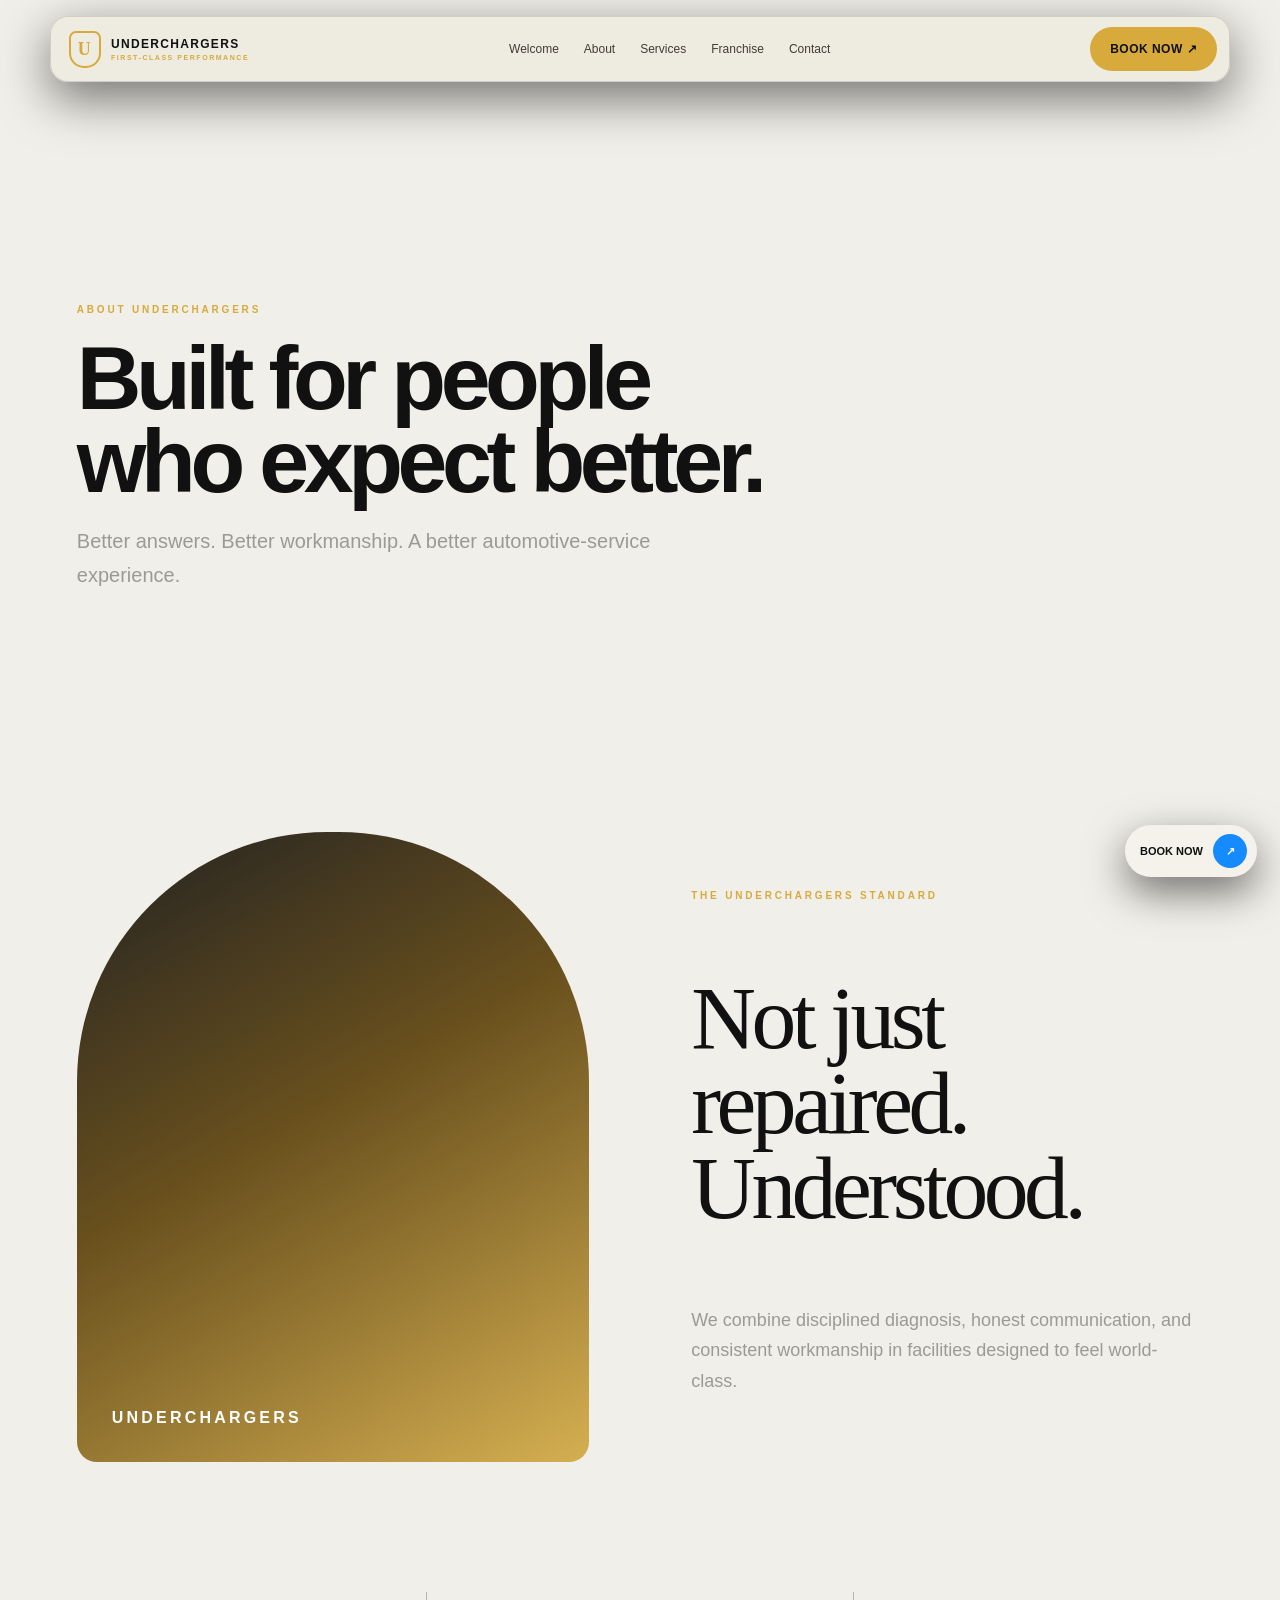
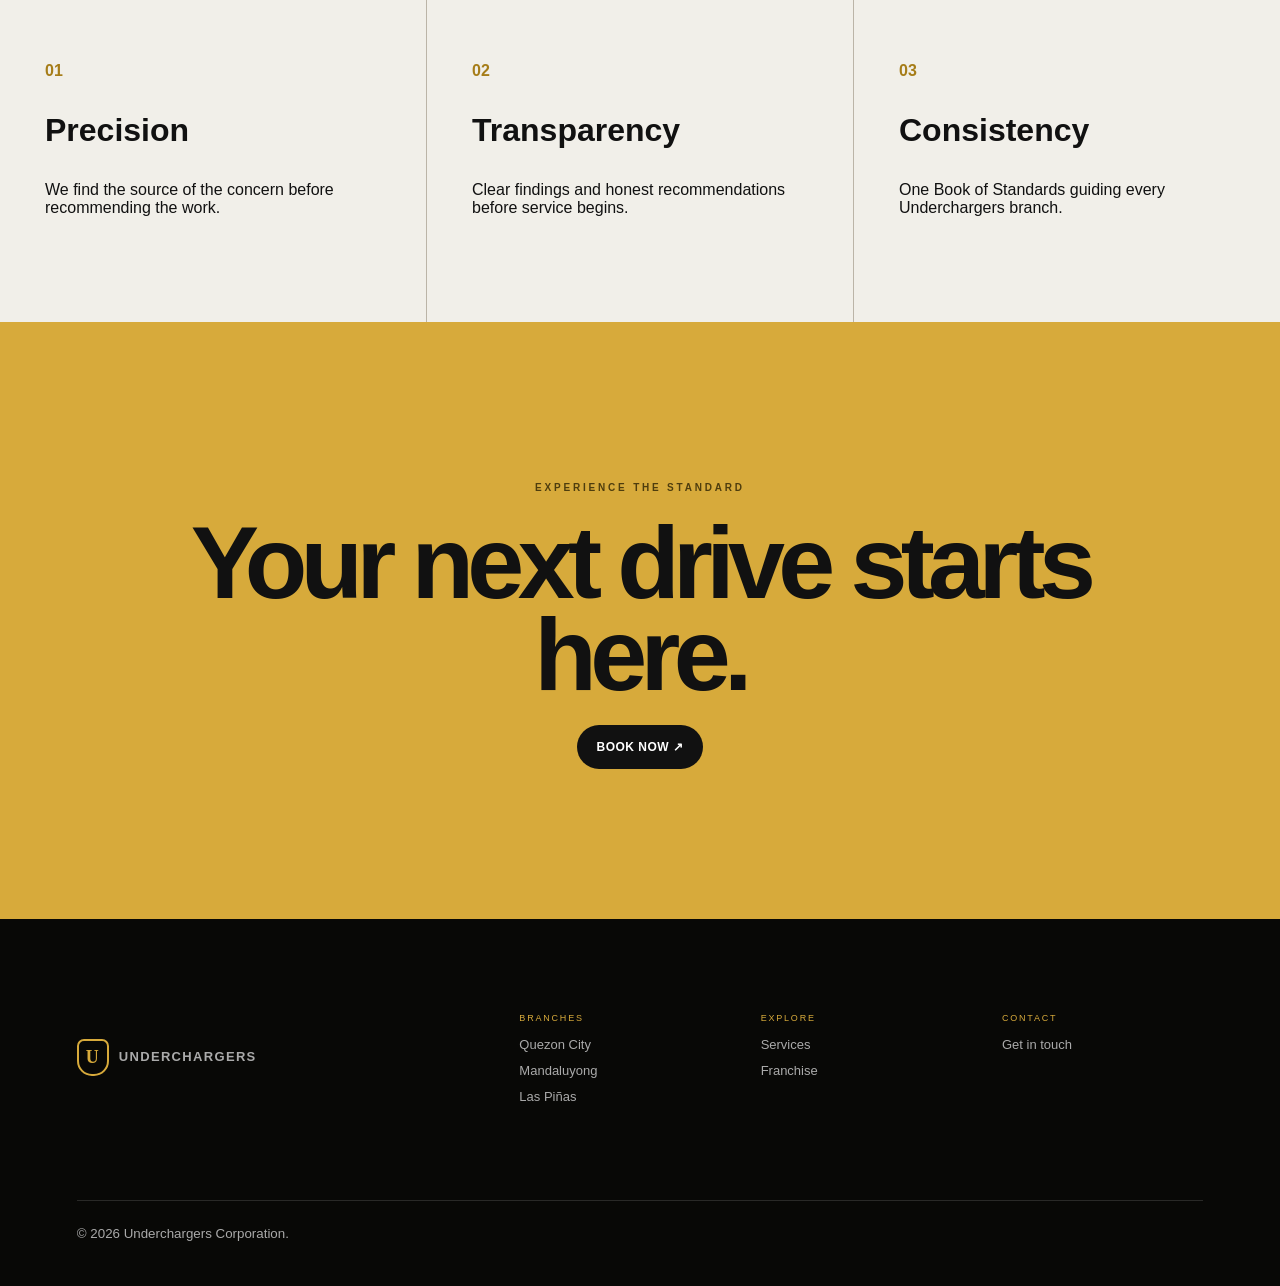
==== about.html @ 42dcd39c "Add files via upload" ====
<!doctype html><html lang="en"><head><meta charset="utf-8"><meta name="viewport" content="width=device-width,initial-scale=1"><title>About — Underchargers</title><link rel="stylesheet" href="styles.css"></head><body class="about-theme"><nav class="nav"><a class="logo" href="index.html"><span class="mark">U</span><span>UNDERCHARGERS<small>FIRST-CLASS PERFORMANCE</small></span></a><div class="links"><a href="index.html">Welcome</a><a class="active" href="about.html">About</a><a href="services.html">Services</a><a href="franchise.html">Franchise</a><a href="contact.html">Contact</a></div><a class="book-btn" href="book.html">BOOK NOW ↗</a><button class="menu">☰</button></nav><main><section class="page-hero"><div><p class="eyebrow">ABOUT UNDERCHARGERS</p><h1 class="page-title">Built for people<br>who expect better.</h1><p class="sub">Better answers. Better workmanship. A better automotive-service experience.</p></div></section><section class="editorial"><div class="photo-placeholder"></div><div><p class="eyebrow">THE UNDERCHARGERS STANDARD</p><h2>Not just repaired.<br>Understood.</h2><p class="sub">We combine disciplined diagnosis, honest communication, and consistent workmanship in facilities designed to feel world-class.</p></div></section><section class="values"><article class="value"><b>01</b><h3>Precision</h3><p>We find the source of the concern before recommending the work.</p></article><article class="value"><b>02</b><h3>Transparency</h3><p>Clear findings and honest recommendations before service begins.</p></article><article class="value"><b>03</b><h3>Consistency</h3><p>One Book of Standards guiding every Underchargers branch.</p></article></section><section class="cta-band"><p class="eyebrow">EXPERIENCE THE STANDARD</p><h2>Your next drive starts here.</h2><a class="button" href="book.html">BOOK NOW ↗</a></section></main><footer><div class="footer-logo logo"><span class="mark">U</span><span>UNDERCHARGERS</span></div><div><p>BRANCHES</p><span>Quezon City</span><span>Mandaluyong</span><span>Las Piñas</span></div><div><p>EXPLORE</p><a href="services.html">Services</a><a href="franchise.html">Franchise</a></div><div><p>CONTACT</p><a href="contact.html">Get in touch</a></div><small>© 2026 Underchargers Corporation.</small></footer><a class="floating" href="book.html">BOOK NOW <i>↗</i></a><script src="script.js"></script></body></html>
---- styles.css ----
:root{--bg:#080806;--panel:#11110e;--gold:#d7aa3b;--gold2:#f4d77c;--paper:#f1efe9;--muted:#9c9a94;--blue:#72d7ff}*{box-sizing:border-box}html{scroll-behavior:smooth}body{margin:0;background:var(--bg);color:var(--paper);font-family:Inter,Arial,sans-serif;overflow-x:hidden}a{color:inherit;text-decoration:none}button,input,select,textarea{font:inherit}.nav{position:fixed;z-index:50;top:16px;left:50%;transform:translateX(-50%);width:min(1180px,calc(100% - 28px));height:66px;padding:0 12px 0 18px;display:flex;align-items:center;justify-content:space-between;border:1px solid #fff2;border-radius:18px;background:#0a0a08c9;backdrop-filter:blur(18px);box-shadow:0 16px 50px #0008}.logo{display:flex;align-items:center;gap:10px;font-size:12px;font-weight:900;letter-spacing:.11em}.mark{display:grid;place-items:center;width:32px;height:37px;border:2px solid var(--gold);border-radius:7px 7px 15px 15px;color:var(--gold);font:900 18px Georgia}.logo small{display:block;margin-top:3px;color:var(--gold);font-size:7px;letter-spacing:.22em}.links{display:flex;align-items:center;gap:25px;font-size:12px}.links a{color:#d1cfc8}.links a:hover,.links a.active{color:#fff}.book-btn,.button{display:inline-flex;align-items:center;justify-content:center;gap:22px;padding:15px 20px;border:0;border-radius:100px;background:var(--gold);color:#111!important;font-size:12px;font-weight:900;letter-spacing:.04em;cursor:pointer}.book-btn:hover,.button:hover{transform:translateY(-2px);box-shadow:0 12px 32px #d7aa3b35}.menu{display:none;border:0;background:transparent;color:white;font-size:25px}.eyebrow{color:var(--gold);font-size:10px;font-weight:900;letter-spacing:.28em}.display{font-size:clamp(58px,8vw,128px);line-height:.88;letter-spacing:-.07em;margin:25px 0}.display em{font-family:Georgia,serif;font-weight:400;color:var(--gold)}.sub{max-width:620px;color:var(--muted);font-size:18px;line-height:1.7}.hero{position:relative;min-height:100vh;padding:160px max(6vw,28px) 90px;display:flex;align-items:center;overflow:hidden}.hero-copy{position:relative;z-index:4;width:55%}.actions{display:flex;gap:12px;flex-wrap:wrap;margin-top:32px}.button.outline{background:transparent;color:white!important;border:1px solid #fff4}.visual-car{position:absolute;right:-6%;top:26%;width:57vw;height:48vh;filter:drop-shadow(0 35px 70px #000);animation:float 6s ease-in-out infinite}.car-body{position:absolute;inset:20% 6% 23%;border:2px solid #e0b34b;border-radius:48% 18% 20% 25%/65% 42% 32% 32%;background:linear-gradient(150deg,#e4bd5b55,#19130655 64%);box-shadow:inset 0 0 60px #d7aa3b22}.car-body:before{content:"";position:absolute;left:22%;top:-29%;width:45%;height:44%;border:2px solid #c69d43;border-bottom:0;border-radius:90% 32% 0 0;transform:skewX(-18deg);background:#151612cc}.wheel{position:absolute;bottom:9%;width:19%;aspect-ratio:1;border-radius:50%;border:16px solid #151512;background:#a47f2f;box-shadow:0 0 0 2px #dab64e}.wheel:after{content:"";position:absolute;inset:25%;border:5px dotted #171712;border-radius:50%}.wheel.w1{left:14%}.wheel.w2{right:13%}.scan{position:absolute;z-index:2;left:2%;right:2%;height:2px;top:18%;background:#ffe7a0;box-shadow:0 0 25px #ffd560;animation:scan 3.2s ease-in-out infinite}.orbit{position:absolute;inset:-12% 3%;border:1px solid #d6aa3b44;border-radius:50%;animation:spin 15s linear infinite}.section{padding:140px max(6vw,28px)}.light{background:var(--paper);color:#111}.center{text-align:center}.center .sub{margin-inline:auto}.feature{min-height:88vh;display:grid;grid-template-columns:1fr 1.2fr;align-items:center;gap:7vw;padding:110px max(6vw,28px);border-top:8px solid #fff}.feature h2,.page-title{font-size:clamp(52px,7vw,105px);line-height:.92;letter-spacing:-.06em;margin:22px 0}.feature-art{position:relative;min-height:520px;border-radius:34px;overflow:hidden;background:radial-gradient(circle at 50% 45%,var(--tone,#a97817),#111 55%);border:1px solid #fff2}.feature-art:before{content:"";position:absolute;inset:0;background-image:linear-gradient(#fff1 1px,transparent 1px),linear-gradient(90deg,#fff1 1px,transparent 1px);background-size:42px 42px;mask-image:radial-gradient(circle,#000,transparent 72%)}.mechanism{position:absolute;width:250px;aspect-ratio:1;left:50%;top:50%;transform:translate(-50%,-50%) rotate(45deg);border:2px solid #fff8;border-radius:22%;box-shadow:0 0 80px var(--tone);animation:turn 8s linear infinite}.mechanism:before,.mechanism:after{content:"";position:absolute;inset:22%;border:2px solid #fffc;border-radius:50%}.mechanism:after{inset:42%;background:var(--tone);border:0;box-shadow:0 0 35px var(--tone)}.tiles{display:grid;grid-template-columns:repeat(3,1fr);gap:16px;margin-top:60px}.tile{position:relative;min-height:430px;padding:34px;border-radius:28px;overflow:hidden;background:#111;border:1px solid #fff2}.tile h3{font-size:35px;line-height:1;margin:16px 0}.tile p{color:#aaa;line-height:1.6}.tile-art{position:absolute;left:10%;right:10%;bottom:-18%;aspect-ratio:1;border:1px solid #d6aa3b77;border-radius:50%;box-shadow:inset 0 0 60px #d6aa3b22,0 0 40px #d6aa3b19}.tile-art:before,.tile-art:after{content:"";position:absolute;inset:15%;border:1px solid #d6aa3b77;border-radius:36%;transform:rotate(45deg)}.tile-art:after{inset:33%;border-radius:50%;animation:pulse 2.8s infinite}.marquee{overflow:hidden;padding:20px 0;border-block:1px solid #fff2;white-space:nowrap;color:#857c65;font-size:11px;letter-spacing:.26em}.marquee span{display:inline-block;animation:marquee 24s linear infinite}.cta-band{padding:150px 28px;text-align:center;background:var(--gold);color:#111}.cta-band .eyebrow{color:#4e3d0e}.cta-band h2{font-size:clamp(56px,8vw,116px);line-height:.9;letter-spacing:-.065em;margin:24px auto;max-width:1000px}.cta-band .button{background:#111;color:#fff!important}.floating{position:fixed;z-index:60;right:23px;bottom:23px;display:flex;align-items:center;gap:10px;padding:9px 10px 9px 15px;border-radius:100px;background:#f4f2eb;color:#111;box-shadow:0 15px 40px #0008;font-size:11px;font-weight:900}.floating i{display:grid;place-items:center;width:34px;height:34px;border-radius:50%;background:#168aff;color:white;font-style:normal}footer{display:grid;grid-template-columns:2fr 1fr 1fr 1fr;gap:40px;padding:85px max(6vw,28px) 45px;background:#080806;color:#aaa}footer p{color:var(--gold);font-size:9px;letter-spacing:.2em}footer a,footer span{display:block;font-size:13px;line-height:2}footer small{grid-column:1/-1;margin-top:50px;padding-top:25px;border-top:1px solid #fff2}.page-hero{min-height:78vh;padding:180px max(6vw,28px) 90px;display:flex;align-items:end;position:relative;overflow:hidden}.page-hero .sub{font-size:20px}.about-theme{background:var(--paper);color:#111}.about-theme .nav{background:#eeeae0d9;border-color:#1112}.about-theme .links a{color:#403d36}.about-theme .menu{color:#111}.editorial{display:grid;grid-template-columns:1fr 1fr;gap:8vw;align-items:center;padding:130px max(6vw,28px)}.editorial h2{font:400 clamp(50px,7vw,95px)/.95 Georgia,serif;letter-spacing:-.05em}.photo-placeholder{min-height:630px;border-radius:250px 250px 20px 20px;background:linear-gradient(150deg,#222,#69501d 45%,#d5af51);position:relative;overflow:hidden}.photo-placeholder:after{content:"UNDERCHARGERS";position:absolute;bottom:35px;left:35px;color:white;font-weight:900;letter-spacing:.2em}.values{display:grid;grid-template-columns:repeat(3,1fr);gap:1px;background:#bbb4a7}.value{background:var(--paper);padding:70px 45px;min-height:330px}.value b{color:#a67d19}.value h3{font-size:32px}.service-theme{background:#050b10}.lab-grid{position:absolute;inset:0;background-image:linear-gradient(#55caff10 1px,transparent 1px),linear-gradient(90deg,#55caff10 1px,transparent 1px);background-size:55px 55px;mask-image:linear-gradient(to bottom,#000,transparent)}.service-list{display:grid;gap:2px;background:#26323a;padding:2px}.service-row{display:grid;grid-template-columns:90px 1fr 1.2fr 70px;gap:25px;align-items:center;padding:40px max(4vw,22px);background:#071016;transition:.3s}.service-row:hover{background:#10232d}.service-row>span{color:var(--blue)}.service-row h3{font-size:clamp(30px,4vw,55px);margin:0}.service-row p{color:#9ba8af}.service-row b{font-size:26px}.franchise-theme{background:#0c0b09}.blueprint{position:absolute;inset:0;background-image:linear-gradient(#d7aa3b18 1px,transparent 1px),linear-gradient(90deg,#d7aa3b18 1px,transparent 1px);background-size:45px 45px;transform:perspective(700px) rotateX(58deg) scale(1.6);transform-origin:bottom;opacity:.8}.franchise-grid{display:grid;grid-template-columns:repeat(2,1fr);gap:16px}.biz-card{min-height:320px;padding:42px;border:1px solid #fff2;background:#11110e;border-radius:24px}.biz-card strong{font-size:72px;color:var(--gold)}.biz-card h3{font-size:28px}.timeline{display:grid;grid-template-columns:repeat(6,1fr);gap:2px;background:#2d291e}.step{background:#11110e;padding:35px 24px;min-height:250px}.step b{color:var(--gold);font-size:30px}.step h3{font-size:17px}.step p{font-size:13px;color:#999;line-height:1.6}.contact-theme{background:#e9e5da;color:#111}.concierge{display:grid;grid-template-columns:1fr 1fr;gap:18px;padding:80px max(6vw,28px) 140px}.contact-card{padding:44px;border:1px solid #bbb4a7;border-radius:26px;background:#f5f2ea}.contact-card h2{font-size:38px}.contact-card a{display:block;padding:17px 0;border-top:1px solid #ccc5b8}.booking-theme{background:#ece9e0;color:#111}.booking-wrap{padding:140px max(6vw,28px)}.booking-shell{max-width:1080px;margin:auto;background:#fff;border-radius:30px;box-shadow:0 30px 80px #42381724;overflow:hidden}.booking-head{padding:42px 50px;background:#111;color:white}.progress{height:4px;background:#332e20}.progress i{display:block;width:25%;height:100%;background:var(--gold);transition:.4s}.booking-body{padding:50px}.booking-step{display:none}.booking-step.active{display:block;animation:enter .4s ease}.booking-step h2{font-size:clamp(36px,5vw,62px);letter-spacing:-.04em}.choice-grid{display:grid;grid-template-columns:repeat(3,1fr);gap:12px}.choice{padding:24px;text-align:left;border:1px solid #d6d0c3;border-radius:16px;background:white;cursor:pointer}.choice:hover,.choice.selected{border-color:#ad7f17;background:#fff8e4}.choice strong{display:block;margin-bottom:7px}.calendar-head{display:flex;justify-content:space-between;align-items:center;margin:25px 0}.calendar-head button{border:0;background:#111;color:white;border-radius:50%;width:40px;height:40px}.calendar{display:grid;grid-template-columns:repeat(7,1fr);gap:6px}.calendar span{text-align:center;font-size:11px;color:#777;padding:8px}.day{aspect-ratio:1;border:1px solid #ddd6c7;border-radius:12px;background:white;cursor:pointer}.day:hover,.day.selected{background:var(--gold);border-color:var(--gold)}.day:disabled{opacity:.25;cursor:not-allowed}.form-grid{display:grid;grid-template-columns:1fr 1fr;gap:16px}.field{display:grid;gap:7px}.field.full{grid-column:1/-1}.field label{font-size:11px;font-weight:800;letter-spacing:.08em}.field input,.field select,.field textarea{width:100%;padding:15px;border:1px solid #ccc5b8;border-radius:12px;background:#faf9f5}.field textarea{min-height:130px;resize:vertical}.booking-actions{display:flex;justify-content:space-between;gap:12px;margin-top:35px}.booking-actions button{padding:14px 22px;border-radius:100px;border:1px solid #bbb;background:white;cursor:pointer}.booking-actions .next{background:#111;color:white;border-color:#111;margin-left:auto}.confirmation{text-align:center;padding:30px}.confirmation .check{display:grid;place-items:center;width:95px;height:95px;border-radius:50%;margin:0 auto 30px;background:var(--gold);font-size:45px}.confirmation strong{font-size:24px}.error{color:#b12222;font-size:12px;margin-top:15px}.hidden{display:none!important}
@keyframes float{50%{transform:translateY(-22px)}}@keyframes scan{50%{top:82%}}@keyframes spin{to{transform:rotate(360deg)}}@keyframes turn{to{transform:translate(-50%,-50%) rotate(405deg)}}@keyframes pulse{50%{transform:scale(1.15);box-shadow:0 0 35px var(--gold)}}@keyframes marquee{to{transform:translateX(-50%)}}@keyframes enter{from{opacity:0;transform:translateY(15px)}}
@media(max-width:980px){.links{display:none;position:absolute;top:76px;left:0;right:0;padding:24px;flex-direction:column;align-items:stretch;background:#0b0b09;border:1px solid #fff2;border-radius:18px}.links.open{display:flex}.menu{display:block}.nav .book-btn{margin-left:auto;margin-right:8px}.hero-copy{width:72%}.tiles{grid-template-columns:1fr 1fr}.timeline{grid-template-columns:repeat(3,1fr)}footer{grid-template-columns:1fr 1fr}.footer-logo{grid-column:1/-1}}
@media(max-width:680px){.nav{top:8px;height:60px}.nav>.book-btn{font-size:0;padding:12px}.nav>.book-btn:after{content:"BOOK";font-size:10px}.logo span:last-child{font-size:10px}.hero{min-height:930px;align-items:flex-start;padding-top:145px}.hero-copy{width:100%}.display{font-size:58px}.visual-car{width:110vw;height:38vh;top:57%;right:-28%}.feature{grid-template-columns:1fr;min-height:auto;padding-block:90px}.feature-art{min-height:420px;order:2}.tiles,.franchise-grid,.choice-grid,.form-grid,.concierge,.editorial{grid-template-columns:1fr}.tile{min-height:380px}.timeline{grid-template-columns:1fr 1fr}.service-row{grid-template-columns:45px 1fr 35px}.service-row p{grid-column:2/-1}.page-hero{min-height:85vh;padding-top:140px}.booking-wrap{padding:100px 14px}.booking-head,.booking-body{padding:30px 22px}.calendar{gap:3px}.day{border-radius:7px}.floating{left:14px;right:14px;justify-content:center}.floating i{position:absolute;right:8px}footer{grid-template-columns:1fr}.footer-logo{grid-column:auto}}
@media(prefers-reduced-motion:reduce){*{animation:none!important;scroll-behavior:auto!important}}
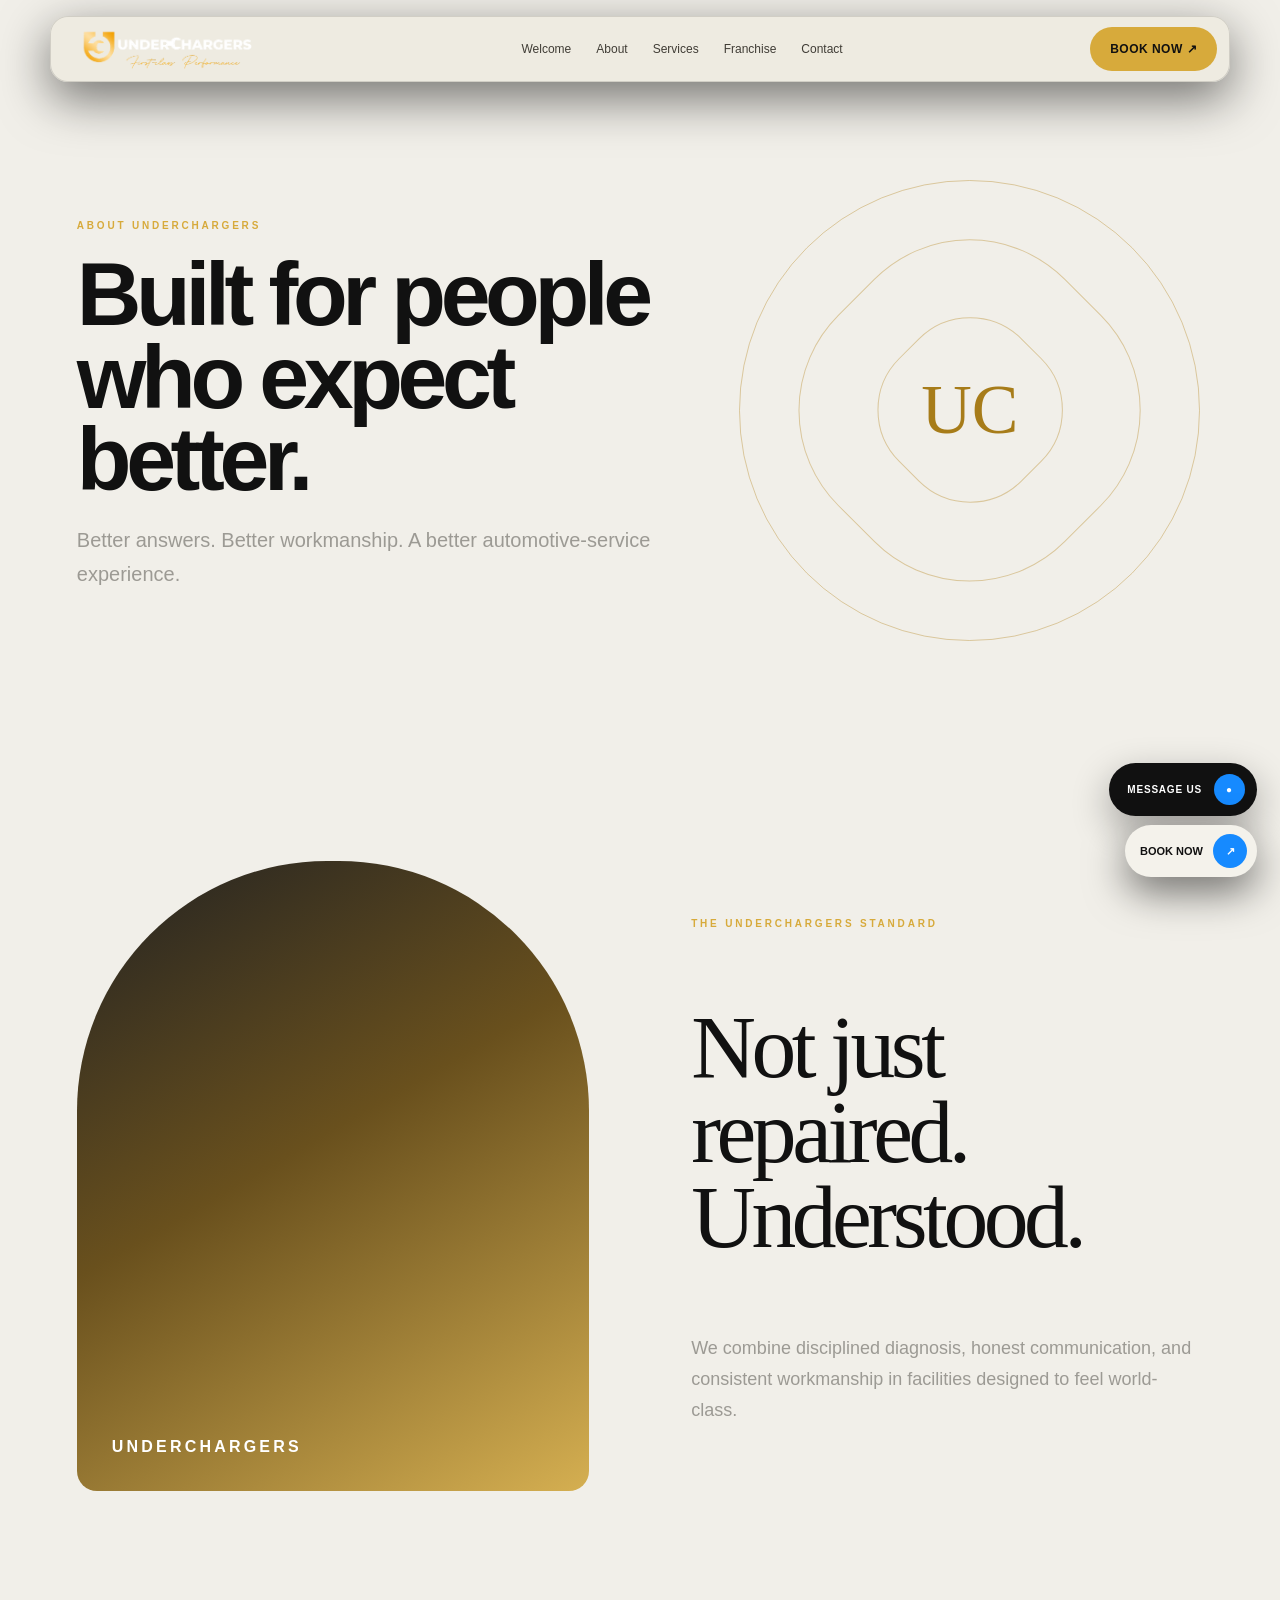
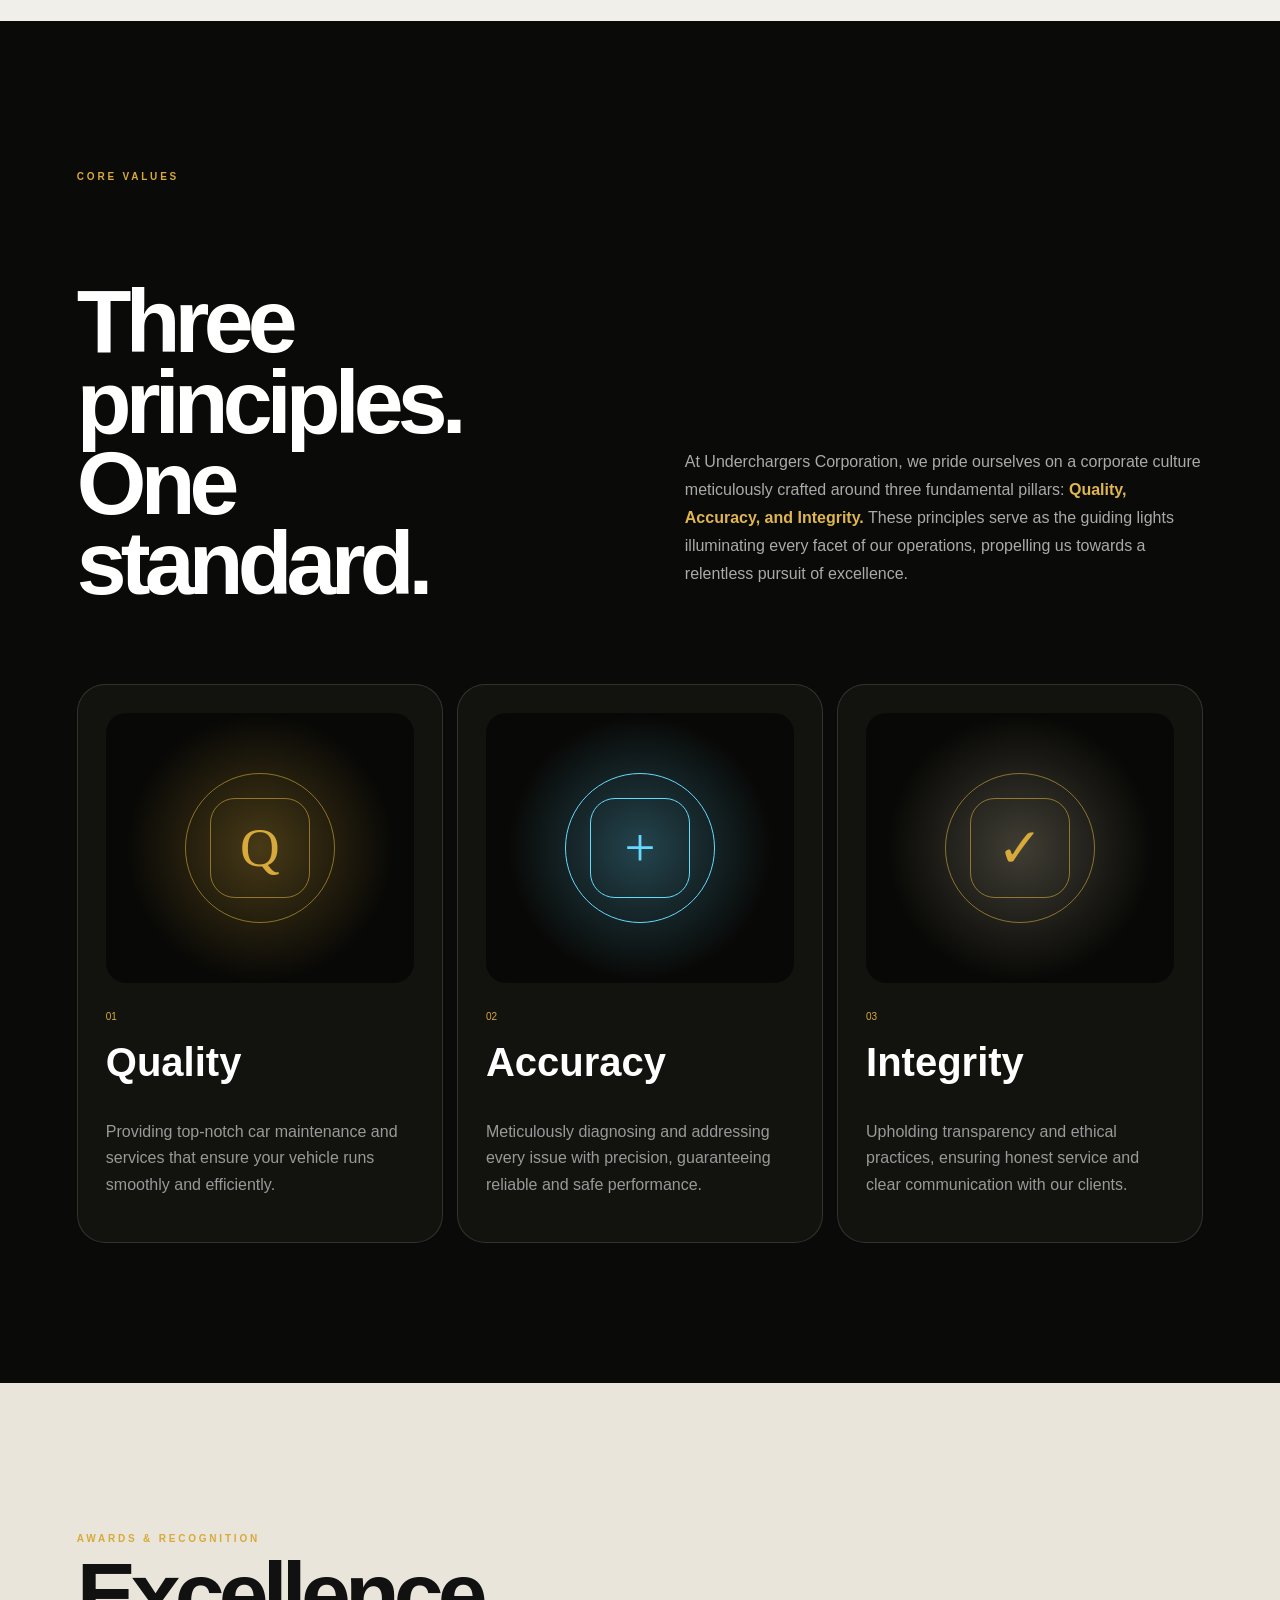
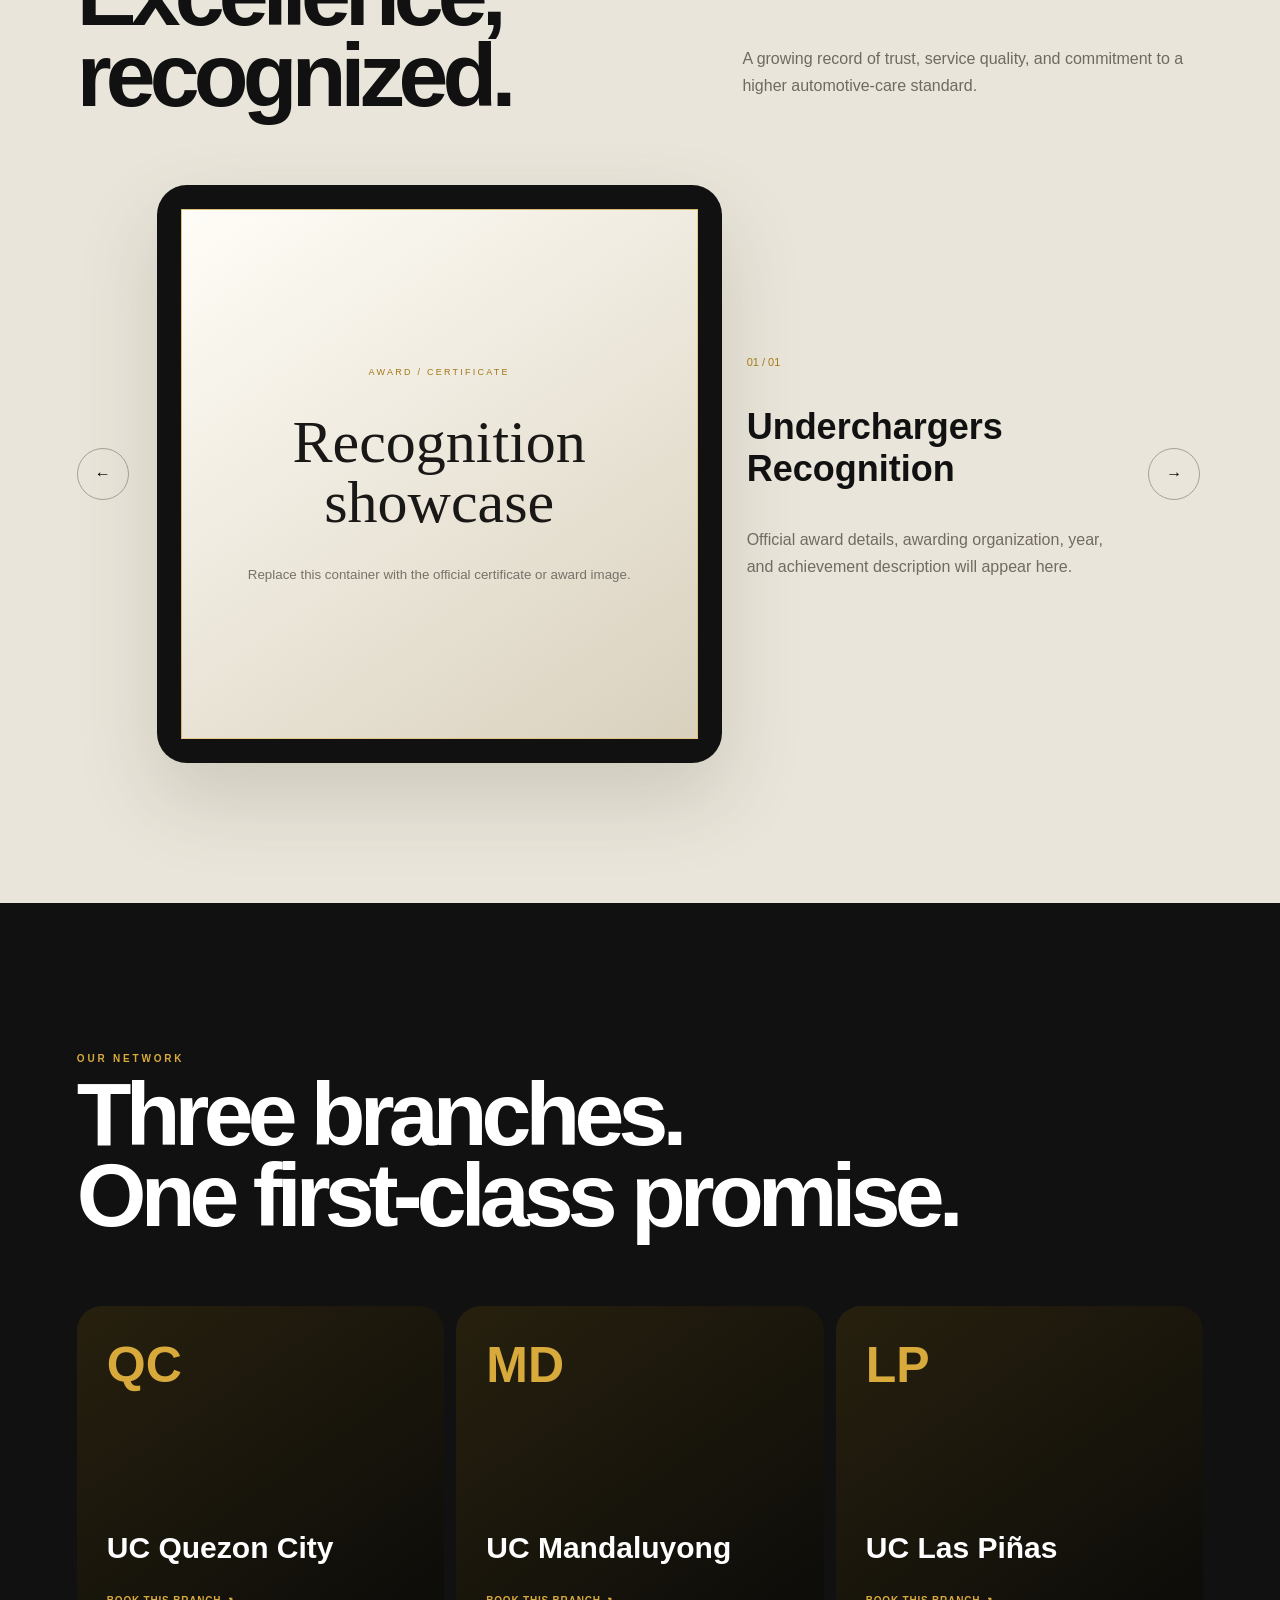
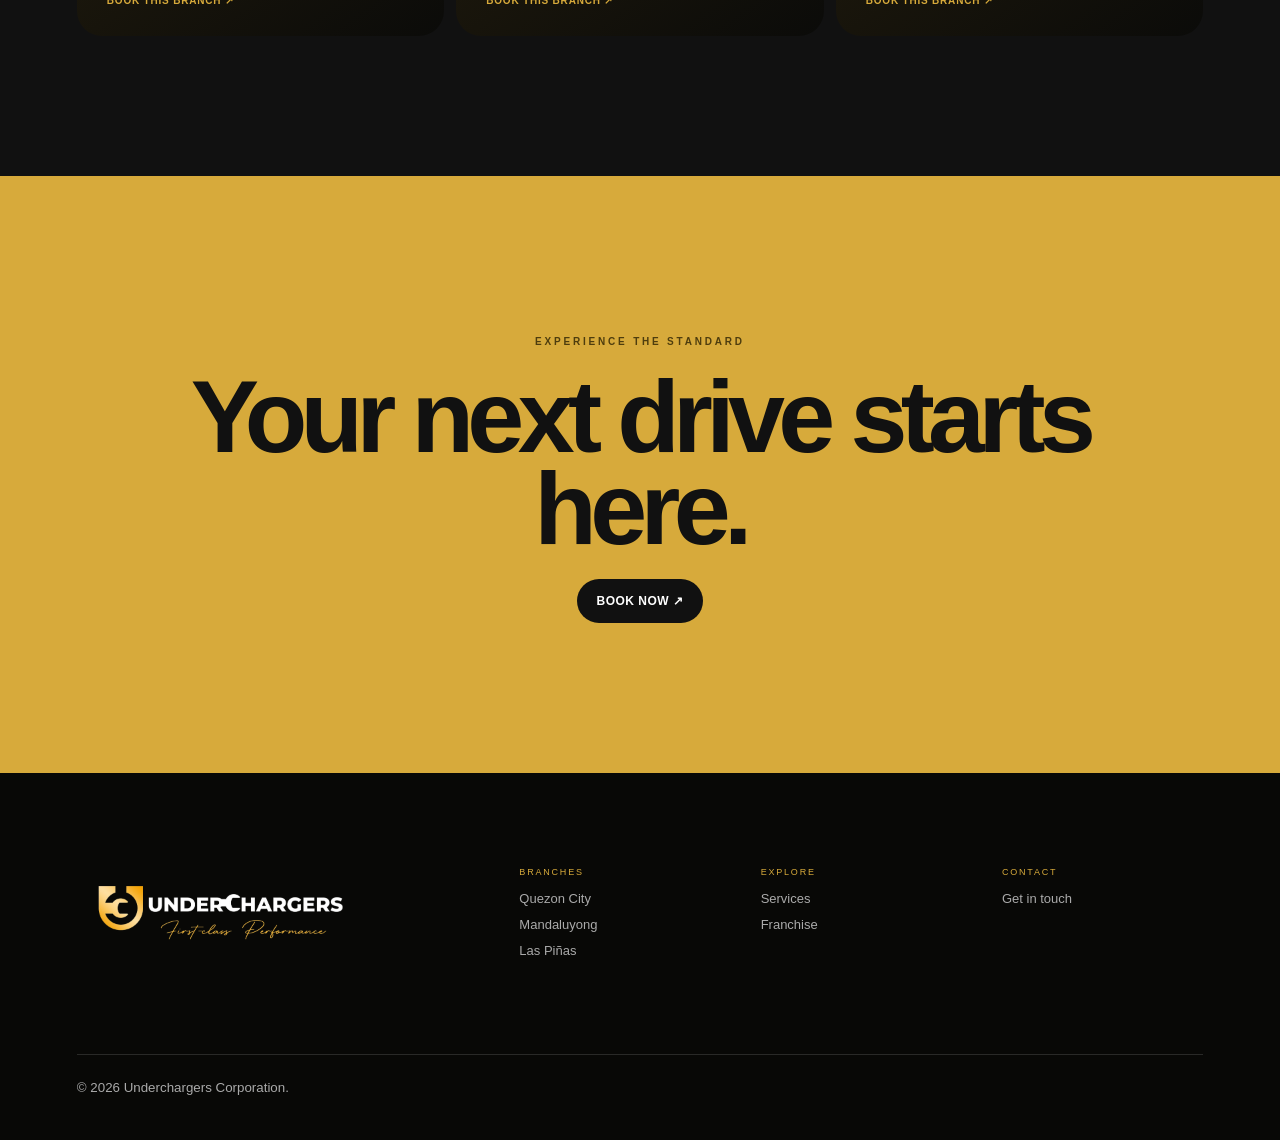
==== commit a565ae91: "Add files via upload" ====
--- a/about.html
+++ b/about.html
@@ -1 +1,7 @@
-<!doctype html><html lang="en"><head><meta charset="utf-8"><meta name="viewport" content="width=device-width,initial-scale=1"><title>About — Underchargers</title><link rel="stylesheet" href="styles.css"></head><body class="about-theme"><nav class="nav"><a class="logo" href="index.html"><span class="mark">U</span><span>UNDERCHARGERS<small>FIRST-CLASS PERFORMANCE</small></span></a><div class="links"><a href="index.html">Welcome</a><a class="active" href="about.html">About</a><a href="services.html">Services</a><a href="franchise.html">Franchise</a><a href="contact.html">Contact</a></div><a class="book-btn" href="book.html">BOOK NOW ↗</a><button class="menu">☰</button></nav><main><section class="page-hero"><div><p class="eyebrow">ABOUT UNDERCHARGERS</p><h1 class="page-title">Built for people<br>who expect better.</h1><p class="sub">Better answers. Better workmanship. A better automotive-service experience.</p></div></section><section class="editorial"><div class="photo-placeholder"></div><div><p class="eyebrow">THE UNDERCHARGERS STANDARD</p><h2>Not just repaired.<br>Understood.</h2><p class="sub">We combine disciplined diagnosis, honest communication, and consistent workmanship in facilities designed to feel world-class.</p></div></section><section class="values"><article class="value"><b>01</b><h3>Precision</h3><p>We find the source of the concern before recommending the work.</p></article><article class="value"><b>02</b><h3>Transparency</h3><p>Clear findings and honest recommendations before service begins.</p></article><article class="value"><b>03</b><h3>Consistency</h3><p>One Book of Standards guiding every Underchargers branch.</p></article></section><section class="cta-band"><p class="eyebrow">EXPERIENCE THE STANDARD</p><h2>Your next drive starts here.</h2><a class="button" href="book.html">BOOK NOW ↗</a></section></main><footer><div class="footer-logo logo"><span class="mark">U</span><span>UNDERCHARGERS</span></div><div><p>BRANCHES</p><span>Quezon City</span><span>Mandaluyong</span><span>Las Piñas</span></div><div><p>EXPLORE</p><a href="services.html">Services</a><a href="franchise.html">Franchise</a></div><div><p>CONTACT</p><a href="contact.html">Get in touch</a></div><small>© 2026 Underchargers Corporation.</small></footer><a class="floating" href="book.html">BOOK NOW <i>↗</i></a><script src="script.js"></script></body></html>
+<!doctype html><html lang="en"><head><meta charset="utf-8"><meta name="viewport" content="width=device-width,initial-scale=1"><title>About — Underchargers</title><link rel="stylesheet" href="styles.css"></head><body class="about-theme"><nav class="nav"><a class="logo" href="index.html"><img src="logo.png" alt="Underchargers — First-Class Performance"></a><div class="links"><a href="index.html">Welcome</a><a class="active" href="about.html">About</a><a href="services.html">Services</a><a href="franchise.html">Franchise</a><a href="contact.html">Contact</a></div><a class="book-btn" href="book.html">BOOK NOW ↗</a><button class="menu">☰</button></nav><main>
+<section class="page-hero about-opening"><div><p class="eyebrow">ABOUT UNDERCHARGERS</p><h1 class="page-title">Built for people<br>who expect better.</h1><p class="sub">Better answers. Better workmanship. A better automotive-service experience.</p></div><div class="about-rings"><i></i><i></i><b>UC</b></div></section>
+<section class="editorial"><div class="photo-placeholder"></div><div><p class="eyebrow">THE UNDERCHARGERS STANDARD</p><h2>Not just repaired.<br>Understood.</h2><p class="sub">We combine disciplined diagnosis, honest communication, and consistent workmanship in facilities designed to feel world-class.</p></div></section>
+<section class="core-values"><header><p class="eyebrow">CORE VALUES</p><h2>Three principles.<br>One standard.</h2><p>At Underchargers Corporation, we pride ourselves on a corporate culture meticulously crafted around three fundamental pillars: <strong>Quality, Accuracy, and Integrity.</strong> These principles serve as the guiding lights illuminating every facet of our operations, propelling us towards a relentless pursuit of excellence.</p></header><div class="value-stories"><article><div class="value-symbol quality-symbol"><i></i><i></i><b>Q</b></div><span>01</span><h3>Quality</h3><p>Providing top-notch car maintenance and services that ensure your vehicle runs smoothly and efficiently.</p></article><article><div class="value-symbol accuracy-symbol"><i></i><i></i><b>+</b></div><span>02</span><h3>Accuracy</h3><p>Meticulously diagnosing and addressing every issue with precision, guaranteeing reliable and safe performance.</p></article><article><div class="value-symbol integrity-symbol"><i></i><i></i><b>✓</b></div><span>03</span><h3>Integrity</h3><p>Upholding transparency and ethical practices, ensuring honest service and clear communication with our clients.</p></article></div></section>
+<section class="awards"><header><div><p class="eyebrow">AWARDS & RECOGNITION</p><h2>Excellence,<br>recognized.</h2></div><p>A growing record of trust, service quality, and commitment to a higher automotive-care standard.</p></header><div class="award-stage"><button aria-label="Previous award">←</button><div class="award-frame"><div class="award-placeholder"><span>AWARD / CERTIFICATE</span><strong>Recognition<br>showcase</strong><small>Replace this container with the official certificate or award image.</small></div></div><div class="award-info"><span>01 / 01</span><h3>Underchargers Recognition</h3><p>Official award details, awarding organization, year, and achievement description will appear here.</p></div><button aria-label="Next award">→</button></div></section>
+<section class="about-branches"><p class="eyebrow">OUR NETWORK</p><h2>Three branches.<br>One first-class promise.</h2><div><article><span>QC</span><h3>UC Quezon City</h3><a href="book.html?branch=UC%20Quezon%20City">BOOK THIS BRANCH ↗</a></article><article><span>MD</span><h3>UC Mandaluyong</h3><a href="book.html?branch=UC%20Mandaluyong">BOOK THIS BRANCH ↗</a></article><article><span>LP</span><h3>UC Las Piñas</h3><a href="book.html?branch=UC%20Las%20Piñas">BOOK THIS BRANCH ↗</a></article></div></section>
+<section class="cta-band"><p class="eyebrow">EXPERIENCE THE STANDARD</p><h2>Your next drive starts here.</h2><a class="button" href="book.html">BOOK NOW ↗</a></section></main><footer><div class="footer-logo logo"><img src="logo.png" alt="Underchargers — First-Class Performance"></div><div><p>BRANCHES</p><span>Quezon City</span><span>Mandaluyong</span><span>Las Piñas</span></div><div><p>EXPLORE</p><a href="services.html">Services</a><a href="franchise.html">Franchise</a></div><div><p>CONTACT</p><a href="contact.html">Get in touch</a></div><small>© 2026 Underchargers Corporation.</small></footer><div class="floating-actions"><a class="message-float" href="https://m.me/underchargers"><span>MESSAGE US</span><i>●</i></a><a class="floating" href="book.html">BOOK NOW <i>↗</i></a></div><script src="script.js"></script></body></html>
--- a/styles.css
+++ b/styles.css
@@ -3,3 +3,17 @@
 @media(max-width:980px){.links{display:none;position:absolute;top:76px;left:0;right:0;padding:24px;flex-direction:column;align-items:stretch;background:#0b0b09;border:1px solid #fff2;border-radius:18px}.links.open{display:flex}.menu{display:block}.nav .book-btn{margin-left:auto;margin-right:8px}.hero-copy{width:72%}.tiles{grid-template-columns:1fr 1fr}.timeline{grid-template-columns:repeat(3,1fr)}footer{grid-template-columns:1fr 1fr}.footer-logo{grid-column:1/-1}}
 @media(max-width:680px){.nav{top:8px;height:60px}.nav>.book-btn{font-size:0;padding:12px}.nav>.book-btn:after{content:"BOOK";font-size:10px}.logo span:last-child{font-size:10px}.hero{min-height:930px;align-items:flex-start;padding-top:145px}.hero-copy{width:100%}.display{font-size:58px}.visual-car{width:110vw;height:38vh;top:57%;right:-28%}.feature{grid-template-columns:1fr;min-height:auto;padding-block:90px}.feature-art{min-height:420px;order:2}.tiles,.franchise-grid,.choice-grid,.form-grid,.concierge,.editorial{grid-template-columns:1fr}.tile{min-height:380px}.timeline{grid-template-columns:1fr 1fr}.service-row{grid-template-columns:45px 1fr 35px}.service-row p{grid-column:2/-1}.page-hero{min-height:85vh;padding-top:140px}.booking-wrap{padding:100px 14px}.booking-head,.booking-body{padding:30px 22px}.calendar{gap:3px}.day{border-radius:7px}.floating{left:14px;right:14px;justify-content:center}.floating i{position:absolute;right:8px}footer{grid-template-columns:1fr}.footer-logo{grid-column:auto}}
 @media(prefers-reduced-motion:reduce){*{animation:none!important;scroll-behavior:auto!important}}
+
+.service-billboards{background:#000}.service-intro{position:relative;min-height:100vh;display:grid;grid-template-columns:1fr .8fr;align-items:center;padding:160px max(7vw,30px) 80px;overflow:hidden;background:#03090d}.intro-copy{position:relative;z-index:2}.service-intro h1{font-size:clamp(65px,9vw,145px);line-height:.86;letter-spacing:-.075em;margin:25px 0}.service-intro h1 em{font:400 1em Georgia;color:#69d9ff}.service-intro .intro-copy>p:not(.eyebrow){max-width:620px;color:#a2aeb4;font-size:19px;line-height:1.6}.service-intro .intro-copy>a{display:inline-block;margin-top:28px;color:#70d8ff;font-size:12px;font-weight:900;letter-spacing:.08em}.system-visual{position:relative;width:min(37vw,520px);aspect-ratio:1;border:1px solid #6bdcff55;border-radius:50%;display:grid;place-items:center;box-shadow:inset 0 0 90px #3acfff17,0 0 90px #00bfff10;animation:float 6s ease-in-out infinite}.system-visual i{position:absolute;inset:14%;border:1px solid #6bdcff66;border-radius:42%;transform:rotate(45deg);animation:spin 15s linear infinite}.system-visual i:nth-child(2){inset:27%;animation-direction:reverse}.system-visual i:nth-child(3){inset:40%;border-radius:50%}.system-visual b{color:#69d9ff;font-size:45px}.service-billboard{--accent:var(--gold);position:relative;min-height:100vh;padding:118px max(5vw,24px) 0;text-align:center;overflow:hidden;border-top:12px solid #fff;background:#f2f2f4;color:#111}.billboard-copy{position:relative;z-index:4;max-width:920px;margin:auto}.service-kicker{color:var(--accent);font-size:11px;font-weight:900;letter-spacing:.2em}.service-billboard h2{margin:18px 0 12px;font-size:clamp(56px,7.3vw,112px);line-height:.88;letter-spacing:-.065em}.service-billboard .billboard-copy>p:not(.service-kicker){max-width:690px;margin:0 auto;color:#4d4d51;font-size:20px;line-height:1.45}.billboard-copy>div{display:flex;justify-content:center;align-items:center;gap:25px;margin-top:28px}.text-link{color:#1674d1;font-size:14px;font-weight:700}.product-picture{position:relative;width:min(1050px,92vw);height:46vh;min-height:390px;margin:40px auto 0;overflow:hidden}.engine-board{--accent:#b77c08;background:#f4f1e9}.engine-picture{border-radius:340px 340px 0 0;background:radial-gradient(circle at 50% 75%,#eebc45,#37280c 38%,#100f0c 67%)}.engine-disc{position:absolute;left:50%;top:55%;transform:translate(-50%,-50%);width:290px;height:190px;display:grid;place-items:center;border:3px solid #f3ca6c;border-radius:28px;background:#111;color:#f1c35d;font-weight:900;letter-spacing:.25em;box-shadow:0 0 80px #e9ae2a99}.piston{position:absolute;width:80px;height:170px;background:linear-gradient(90deg,#6d6043,#e6cd91,#554829);border:3px solid #e8cf94;border-radius:20px;bottom:0;animation:piston 1.8s ease-in-out infinite}.p1{left:23%}.p2{left:calc(50% - 40px);animation-delay:.4s}.p3{right:23%;animation-delay:.8s}.diagnostic-board{--accent:#40c9ff;background:#070d12;color:#fff}.diagnostic-board .billboard-copy>p:not(.service-kicker),.chassis-board .billboard-copy>p:not(.service-kicker),.electric-board .billboard-copy>p:not(.service-kicker){color:#a8b5bd}.diagnostic-board .button{background:#54d2ff}.diagnostic-picture,.electric-picture{background-image:linear-gradient(#4fd6ff16 1px,transparent 1px),linear-gradient(90deg,#4fd6ff16 1px,transparent 1px);background-size:42px 42px}.outline-car{position:absolute;left:15%;right:15%;top:25%;bottom:8%;border:2px solid #61dcff;border-radius:48% 20% 20% 28%/60% 45% 30% 30%;box-shadow:0 0 60px #20cfff33}.outline-car:before{content:"";position:absolute;left:23%;top:-30%;width:42%;height:43%;border:2px solid #61dcff;border-bottom:0;border-radius:80% 30% 0 0;transform:skewX(-20deg)}.outline-car i{position:absolute;bottom:-14%;width:17%;aspect-ratio:1;border:3px solid #61dcff;border-radius:50%}.outline-car i:first-child{left:15%}.outline-car i:last-child{right:13%}.scanner-beam{position:absolute;left:8%;right:8%;height:3px;top:12%;background:#b8f1ff;box-shadow:0 0 28px #63dbff;animation:scan 3s ease-in-out infinite}.tag{position:absolute;padding:9px 12px;border:1px solid #55d8ff66;color:#72ddff;font-size:9px;letter-spacing:.18em}.t1{left:5%;top:25%}.t2{right:4%;top:45%}.aircon-board{--accent:#1584b4;background:linear-gradient(#f5fbfd,#dceff6)}.air-picture{overflow:visible}.air-ring{position:absolute;left:50%;top:57%;transform:translate(-50%,-50%);border:2px solid #35bce855;border-radius:50%;animation:airwave 3s ease-out infinite}.a1{width:220px;height:220px}.a2{width:420px;height:420px;animation-delay:1s}.a3{width:650px;height:650px;animation-delay:2s}.vent{position:absolute;z-index:2;left:50%;top:53%;transform:translate(-50%,-50%);width:270px;height:170px;border-radius:80px;background:#14272e;border:8px solid #67808a;display:flex;align-items:center;justify-content:center;gap:16px;box-shadow:0 35px 80px #209edb40}.vent i{width:12px;height:100px;border-radius:10px;background:#8ca9b4}.chassis-board{--accent:#df8736;background:#161616;color:#fff}.chassis-board .button{background:#e6903c}.chassis-picture{background:linear-gradient(transparent 75%,#2d2d2d 75%)}.moving-road{position:absolute;left:0;right:0;bottom:14%;height:4px;background:repeating-linear-gradient(90deg,#e6923d 0 70px,transparent 70px 120px);animation:road 2s linear infinite}.axle{position:absolute;left:18%;right:18%;top:52%;height:20px;border-radius:10px;background:#797979}.spring{position:absolute;top:19%;width:70px;height:190px;border:12px double #e28c3b;border-radius:45%;animation:spring 1.7s ease-in-out infinite}.spring.left{left:26%}.spring.right{right:26%;animation-delay:.5s}.chassis-wheel{position:absolute;top:48%;width:190px;aspect-ratio:1;border:35px solid #080808;border-radius:50%;background:#8c8c8c}.chassis-wheel.left{left:8%}.chassis-wheel.right{right:8%}.electric-board{--accent:#e6b32d;background:#090909;color:#fff}.battery{position:absolute;left:50%;top:48%;transform:translate(-50%,-50%);width:220px;height:140px;border:4px solid #e2b43d;border-radius:18px;display:grid;place-items:center;color:#e2b43d;font-size:42px;font-weight:900;box-shadow:0 0 60px #d9a72455}.circuit{position:absolute;height:3px;background:#e2b43d;box-shadow:0 0 15px #e2b43d}.c1{left:3%;right:61%;top:48%}.c2{left:61%;right:3%;top:48%}.c3{left:50%;width:3px;height:48%;top:48%}.electric-dot{position:absolute;left:3%;top:calc(48% - 7px);width:16px;height:16px;border-radius:50%;background:white;box-shadow:0 0 25px #e2b43d;animation:electric 3s linear infinite}.pms-board{--accent:#a67b12;background:#f3f0e8}.pms-picture{overflow:visible}.gold-road{position:absolute;left:5%;right:5%;top:58%;height:8px;background:linear-gradient(90deg,#9d7512,#f3cb63,#9d7512);border-radius:10px}.milestone{position:absolute;top:40%;width:130px;height:130px;border-radius:50%;display:grid;place-items:center;background:#111;color:white;border:5px solid var(--gold)}.milestone b{font-size:30px}.milestone span{font-size:9px;letter-spacing:.12em;margin-top:-30px}.m1{left:5%}.m2{left:30%}.m3{right:30%}.m4{right:5%}@keyframes piston{50%{transform:translateY(-75px)}}@keyframes airwave{0%{opacity:.8;transform:translate(-50%,-50%) scale(.25)}100%{opacity:0;transform:translate(-50%,-50%) scale(1.1)}}@keyframes road{to{background-position:120px 0}}@keyframes spring{50%{height:130px;top:28%}}@keyframes electric{50%{left:95%}100%{left:50%;top:88%}}
+@media(max-width:680px){.service-intro{grid-template-columns:1fr;align-content:center;padding-top:130px}.service-intro h1{font-size:61px}.system-visual{width:78vw;margin:60px auto 0}.service-billboard{min-height:880px;padding-top:105px}.service-billboard h2{font-size:55px}.service-billboard .billboard-copy>p:not(.service-kicker){font-size:17px}.billboard-copy>div{gap:13px;flex-wrap:wrap}.product-picture{height:390px;margin-top:30px}.engine-picture,.diagnostic-picture,.chassis-picture{width:112vw;margin-left:-10vw}.engine-disc{width:190px;height:130px}.piston{width:55px;height:115px}.p1{left:17%}.p3{right:17%}.outline-car{left:8%;right:8%;top:33%}.vent{width:210px;height:135px}.chassis-wheel{width:130px;border-width:25px}.spring{width:45px;height:150px}.milestone{width:78px;height:78px;border-width:3px}.milestone b{font-size:18px}.milestone span{font-size:7px;margin-top:-18px}}
+
+/* Scroll choreography */
+.service-intro .intro-copy>*{opacity:0;transform:translateY(38px);transition:opacity .8s cubic-bezier(.2,.7,.2,1),transform .9s cubic-bezier(.2,.7,.2,1)}.service-intro .intro-copy>*:nth-child(2){transition-delay:.12s}.service-intro .intro-copy>*:nth-child(3){transition-delay:.24s}.service-intro .intro-copy>*:nth-child(4){transition-delay:.34s}.service-intro .system-visual{opacity:0;transform:translateX(70px) scale(.76) rotate(-20deg);transition:opacity 1s .2s,transform 1.4s .2s cubic-bezier(.16,1,.3,1)}.service-intro.in-view .intro-copy>*{opacity:1;transform:none}.service-intro.in-view .system-visual{opacity:1;transform:translateX(0) scale(1) rotate(0)}.service-billboard .service-kicker,.service-billboard h2,.service-billboard .billboard-copy>p,.service-billboard .billboard-copy>div{opacity:0;transform:translateY(38px);transition:opacity .75s cubic-bezier(.2,.7,.2,1),transform .9s cubic-bezier(.2,.7,.2,1)}.service-billboard h2{transition-delay:.1s}.service-billboard .billboard-copy>p{transition-delay:.2s}.service-billboard .billboard-copy>div{transition-delay:.3s}.service-billboard.in-view .billboard-copy>*{opacity:1;transform:none}.service-billboard .product-picture{opacity:0;transform:translateY(100px) scale(.88);transition:opacity 1s .28s,transform 1.3s .28s cubic-bezier(.16,1,.3,1)}.service-billboard.in-view .product-picture{opacity:1;transform:translateY(calc(var(--scroll,0)*-18px)) scale(1)}.engine-board .piston,.chassis-board .spring,.diagnostic-board .scanner-beam,.aircon-board .air-ring,.electric-board .electric-dot{animation-play-state:paused}.engine-board.in-view .piston,.chassis-board.in-view .spring,.diagnostic-board.in-view .scanner-beam,.aircon-board.in-view .air-ring,.electric-board.in-view .electric-dot{animation-play-state:running}.service-billboard .engine-disc,.service-billboard .battery,.service-billboard .vent{transition:transform 1.2s .45s cubic-bezier(.16,1,.3,1),filter 1s .45s}.service-billboard:not(.in-view) .engine-disc{transform:translate(-50%,-50%) scale(.5) rotate(-25deg)}.service-billboard:not(.in-view) .battery,.service-billboard:not(.in-view) .vent{transform:translate(-50%,-50%) scale(.55)}.service-billboard.in-view .engine-disc,.service-billboard.in-view .battery,.service-billboard.in-view .vent{filter:brightness(1.08)}
+@media(prefers-reduced-motion:reduce){.service-intro .intro-copy>*,.service-intro .system-visual,.service-billboard .billboard-copy>*,.service-billboard .product-picture{opacity:1!important;transform:none!important;transition:none!important}}
+.logo img{display:block;width:205px;max-height:48px;object-fit:contain;object-position:left center}.footer-logo img{width:280px;max-height:85px}@media(max-width:680px){.logo img{width:145px;max-height:38px}}
+
+.floating-actions{position:fixed;z-index:60;right:23px;bottom:23px;display:flex;flex-direction:column;align-items:flex-end;gap:9px}.floating-actions .floating{position:static}.message-float{display:flex;align-items:center;gap:12px;padding:11px 12px 11px 18px;border-radius:100px;background:#111;color:#fff;box-shadow:0 14px 38px #0005;font-size:10px;font-weight:900;letter-spacing:.08em}.message-float i{display:grid;place-items:center;width:31px;height:31px;border-radius:50%;background:#168aff;color:white;font-style:normal}.visit-hero{position:relative;min-height:100vh;display:grid;grid-template-columns:1fr .7fr;align-items:center;gap:7vw;padding:160px max(7vw,28px) 90px;overflow:hidden;background:#efebe1}.visit-glow{position:absolute;width:55vw;height:55vw;right:-20%;top:5%;border-radius:50%;background:radial-gradient(circle,#d7aa3b70,transparent 65%);filter:blur(10px);animation:pulse 5s ease-in-out infinite}.visit-copy{position:relative;z-index:2}.visit-copy h1{margin:20px 0;font-size:clamp(78px,11vw,170px);line-height:.82;letter-spacing:-.08em}.visit-copy>p:not(.eyebrow){max-width:630px;color:#655f54;font-size:19px;line-height:1.6}.visit-button{display:inline-flex;align-items:center;gap:35px;margin-top:35px;padding:10px 10px 10px 22px;border-radius:100px;background:#111;color:white;font-size:11px;font-weight:900;letter-spacing:.06em;box-shadow:0 20px 50px #362a1433}.visit-button i{display:grid;place-items:center;width:48px;height:48px;border-radius:50%;background:var(--gold);color:#111;font-size:20px;font-style:normal}.visit-button:hover i{transform:rotate(45deg)}.visit-ticket{position:relative;z-index:2;min-height:430px;padding:45px;border-radius:38px;background:linear-gradient(145deg,#1b1a15,#070706);color:white;transform:rotate(4deg);box-shadow:0 45px 80px #4f452b45;display:flex;flex-direction:column;justify-content:space-between}.visit-ticket:before{content:"";position:absolute;inset:16px;border:1px solid #d7aa3b55;border-radius:27px}.visit-ticket small{color:var(--gold);letter-spacing:.2em}.visit-ticket strong{font-size:clamp(40px,5vw,74px);line-height:.9;letter-spacing:-.05em}.visit-ticket>div{display:flex;justify-content:space-between;color:#aaa;font-size:9px;letter-spacing:.14em}.branch-finder{padding:130px max(6vw,28px);background:#0a0a08;color:#fff}.branch-finder header{display:flex;justify-content:space-between;align-items:end;gap:40px;margin-bottom:55px}.branch-finder h2,.connect-dock h2{margin:15px 0;font-size:clamp(52px,7vw,95px);line-height:.9;letter-spacing:-.06em}.branch-finder header>p{max-width:420px;color:#999;line-height:1.6}.branch-strip{display:grid;grid-template-columns:repeat(3,1fr);gap:14px}.branch-strip article{min-height:360px;padding:32px;border:1px solid #fff2;border-radius:26px;background:linear-gradient(145deg,#161510,#0e0e0c);display:flex;flex-direction:column;transition:.4s}.branch-strip article:hover{transform:translateY(-10px);border-color:#d7aa3b88;background:linear-gradient(145deg,#2b2411,#0e0e0c)}.branch-strip article>span{color:var(--gold);font-size:11px}.branch-strip h3{font-size:33px;line-height:1;margin:50px 0 10px}.branch-strip p{color:#888;line-height:1.5}.branch-strip article>div{margin-top:auto;display:flex;gap:9px}.branch-strip a{padding:12px 15px;border:1px solid #fff3;border-radius:100px;font-size:10px;font-weight:900}.branch-strip a:last-child{background:var(--gold);border-color:var(--gold);color:#111}.connect-dock{display:grid;grid-template-columns:.8fr 1.2fr;align-items:center;gap:8vw;padding:140px max(6vw,28px);background:#f1eee6}.connect-dock>div:first-child>p:not(.eyebrow){max-width:480px;color:#716c62;line-height:1.6}.social-orbit{display:grid;grid-template-columns:repeat(3,1fr);gap:12px}.social-orbit a{min-height:160px;padding:20px;border:1px solid #c8c1b4;border-radius:25px;background:#faf8f2;display:flex;flex-direction:column;align-items:center;justify-content:center;gap:13px;transition:.35s}.social-orbit a:hover{background:#111;color:white;transform:scale(1.04)}.social-orbit b{display:grid;place-items:center;width:58px;height:58px;border-radius:50%;background:var(--gold);color:#111;font-size:27px}.social-orbit span{font-size:11px;font-weight:900}
+@media(max-width:760px){.visit-hero{grid-template-columns:1fr;align-content:center;padding-top:130px}.visit-copy h1{font-size:82px}.visit-ticket{min-height:330px;margin-top:35px;transform:rotate(2deg)}.branch-finder header{display:block}.branch-strip{grid-template-columns:1fr}.branch-strip article{min-height:280px}.connect-dock{grid-template-columns:1fr}.social-orbit{grid-template-columns:repeat(2,1fr)}.floating-actions{left:12px;right:12px;bottom:12px;display:grid;grid-template-columns:1fr 1fr;gap:8px}.floating-actions .floating,.message-float{justify-content:center;width:100%;padding:9px}.floating-actions .floating i,.message-float i{width:30px;height:30px}}
+
+.about-opening{display:grid;grid-template-columns:1fr .7fr;align-items:center}.about-rings{position:relative;width:min(36vw,480px);aspect-ratio:1;border:1px solid #b78b2966;border-radius:50%;display:grid;place-items:center}.about-rings i{position:absolute;inset:15%;border:1px solid #b78b2966;border-radius:42%;transform:rotate(45deg);animation:spin 15s linear infinite}.about-rings i:nth-child(2){inset:31%;animation-direction:reverse}.about-rings b{font:400 70px Georgia;color:#a77c19}.core-values{padding:140px max(6vw,28px);background:#0a0a08;color:white}.core-values header{display:grid;grid-template-columns:1fr 1fr;gap:7vw;align-items:end;margin-bottom:80px}.core-values header .eyebrow{grid-column:1/-1}.core-values h2,.awards h2,.about-branches h2{font-size:clamp(54px,7vw,102px);line-height:.9;letter-spacing:-.065em;margin:0}.core-values header>p:last-child{color:#aaa;line-height:1.75}.core-values header strong{color:#e0b64f}.value-stories{display:grid;grid-template-columns:repeat(3,1fr);gap:14px}.value-stories article{min-height:540px;padding:28px;border:1px solid #fff2;border-radius:28px;background:#12120f;display:flex;flex-direction:column}.value-stories article>span{margin-top:28px;color:var(--gold);font-size:10px}.value-stories h3{margin:18px 0;font-size:40px}.value-stories p{color:#999;line-height:1.65}.value-symbol{position:relative;height:270px;border-radius:20px;background:radial-gradient(circle,#d9a72b44,#080806 65%);display:grid;place-items:center;overflow:hidden}.value-symbol i{position:absolute;width:150px;height:150px;border:1px solid #d7aa3b99;border-radius:50%;animation:spin 9s linear infinite}.value-symbol i:nth-child(2){width:100px;height:100px;border-radius:25%;animation-direction:reverse}.value-symbol b{z-index:2;font:400 55px Georgia;color:var(--gold)}.accuracy-symbol{background:radial-gradient(circle,#54cffa44,#080806 65%)}.accuracy-symbol i{border-color:#67d8ff}.accuracy-symbol b{color:#67d8ff}.integrity-symbol{background:radial-gradient(circle,#eee4bf35,#080806 65%)}.awards{padding:140px max(6vw,28px);background:#e9e5da;color:#111}.awards header{display:grid;grid-template-columns:1fr .8fr;gap:7vw;align-items:end;margin-bottom:70px}.awards header>p{color:#6f6a60;line-height:1.7}.award-stage{display:grid;grid-template-columns:55px 1.2fr .8fr 55px;gap:25px;align-items:center}.award-stage>button{width:52px;height:52px;border:1px solid #aaa195;border-radius:50%;background:transparent}.award-frame{padding:24px;border-radius:30px;background:#111;box-shadow:0 35px 80px #61584433}.award-placeholder{min-height:530px;padding:55px;border:1px solid #d7aa3b99;background:linear-gradient(145deg,#fffdf7,#d9d1be);display:flex;flex-direction:column;justify-content:center;text-align:center}.award-placeholder span{font-size:9px;letter-spacing:.25em;color:#a27715}.award-placeholder strong{margin:35px 0;font:400 60px/1 Georgia;color:#191816}.award-placeholder small{color:#777168}.award-info span{color:#a77b16;font-size:11px}.award-info h3{font-size:36px}.award-info p{color:#716b61;line-height:1.7}.about-branches{padding:140px max(6vw,28px);background:#111;color:white}.about-branches>div{display:grid;grid-template-columns:repeat(3,1fr);gap:12px;margin-top:70px}.about-branches article{min-height:330px;padding:30px;border-radius:25px;background:linear-gradient(145deg,#27200e,#0b0b09);display:flex;flex-direction:column}.about-branches article>span{color:#d7aa3b;font-size:50px;font-weight:900}.about-branches h3{margin-top:auto;font-size:30px}.about-branches a{color:#d7aa3b;font-size:10px;font-weight:900;letter-spacing:.08em}
+@media(max-width:760px){.about-opening,.core-values header,.awards header{grid-template-columns:1fr}.about-rings{width:75vw;margin-top:50px}.value-stories,.about-branches>div{grid-template-columns:1fr}.value-stories article{min-height:480px}.award-stage{grid-template-columns:1fr}.award-stage>button{display:none}.award-placeholder{min-height:390px;padding:30px}.award-placeholder strong{font-size:42px}}
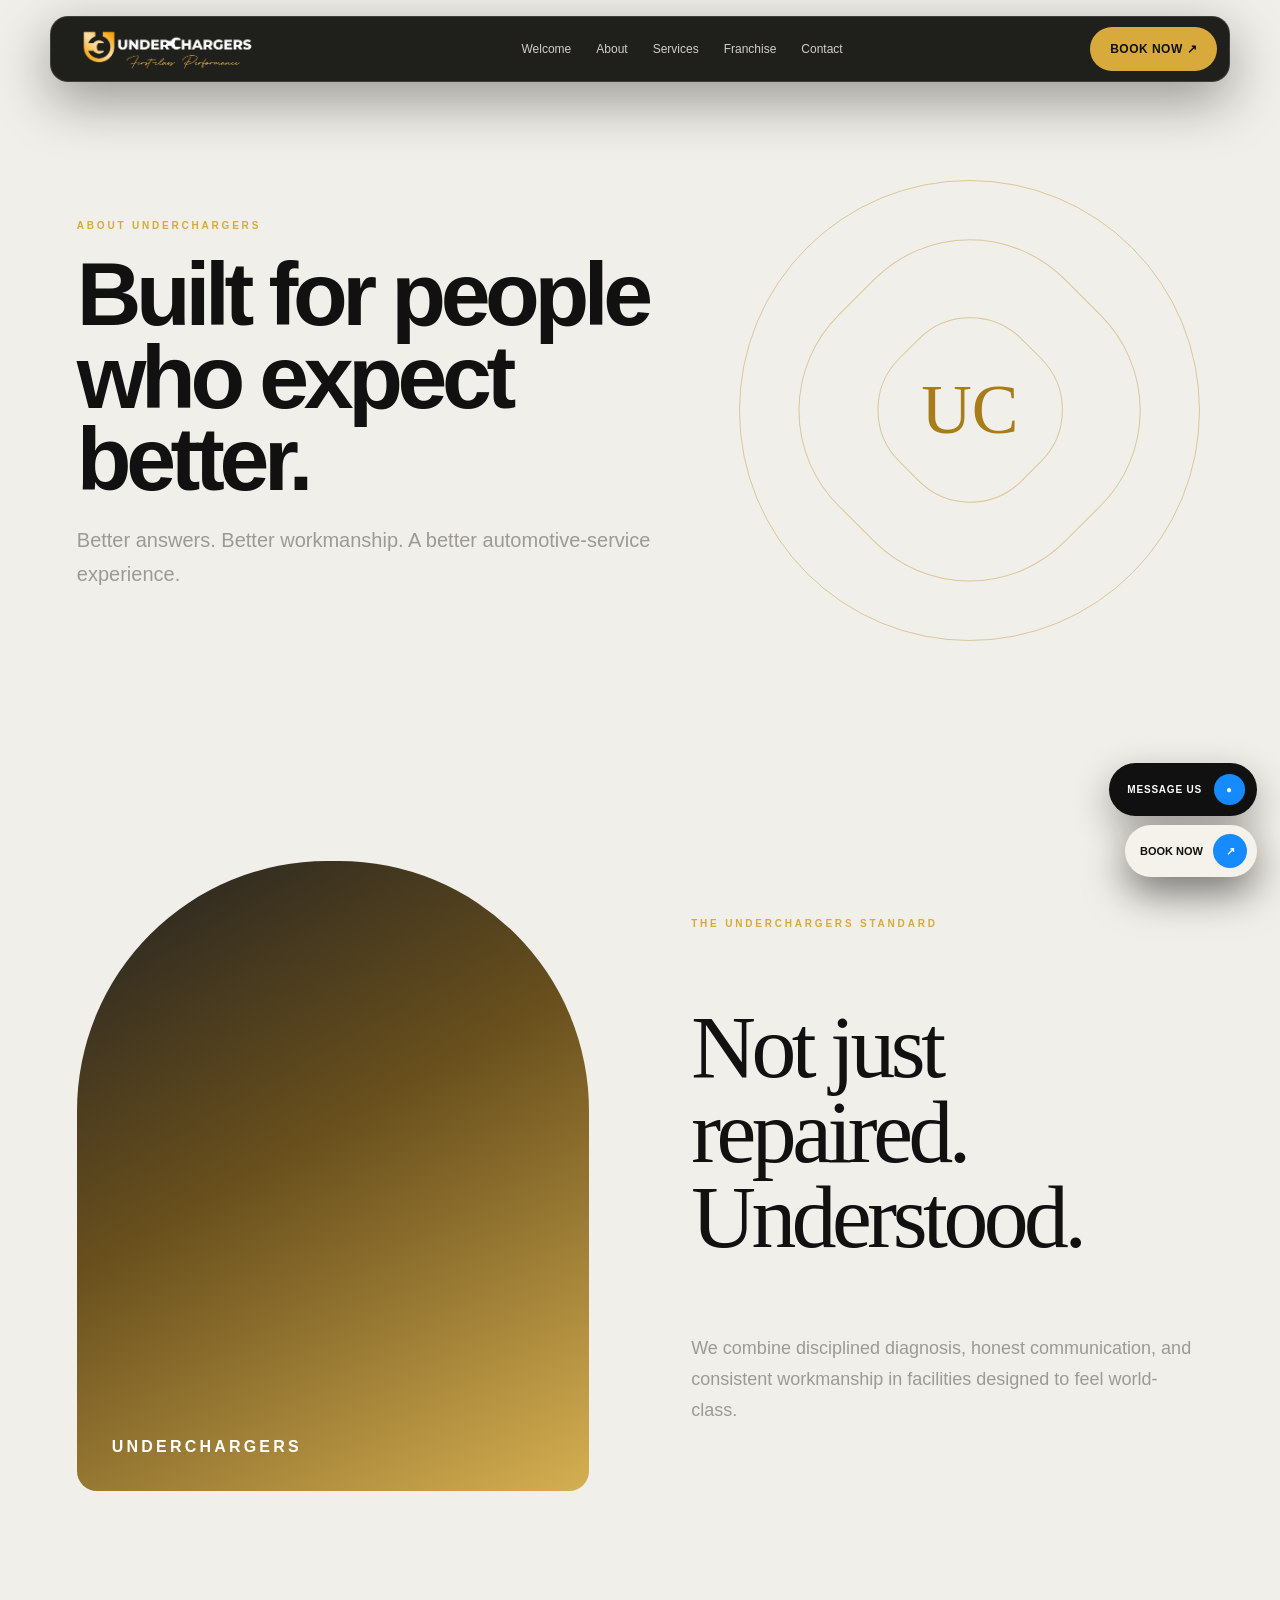
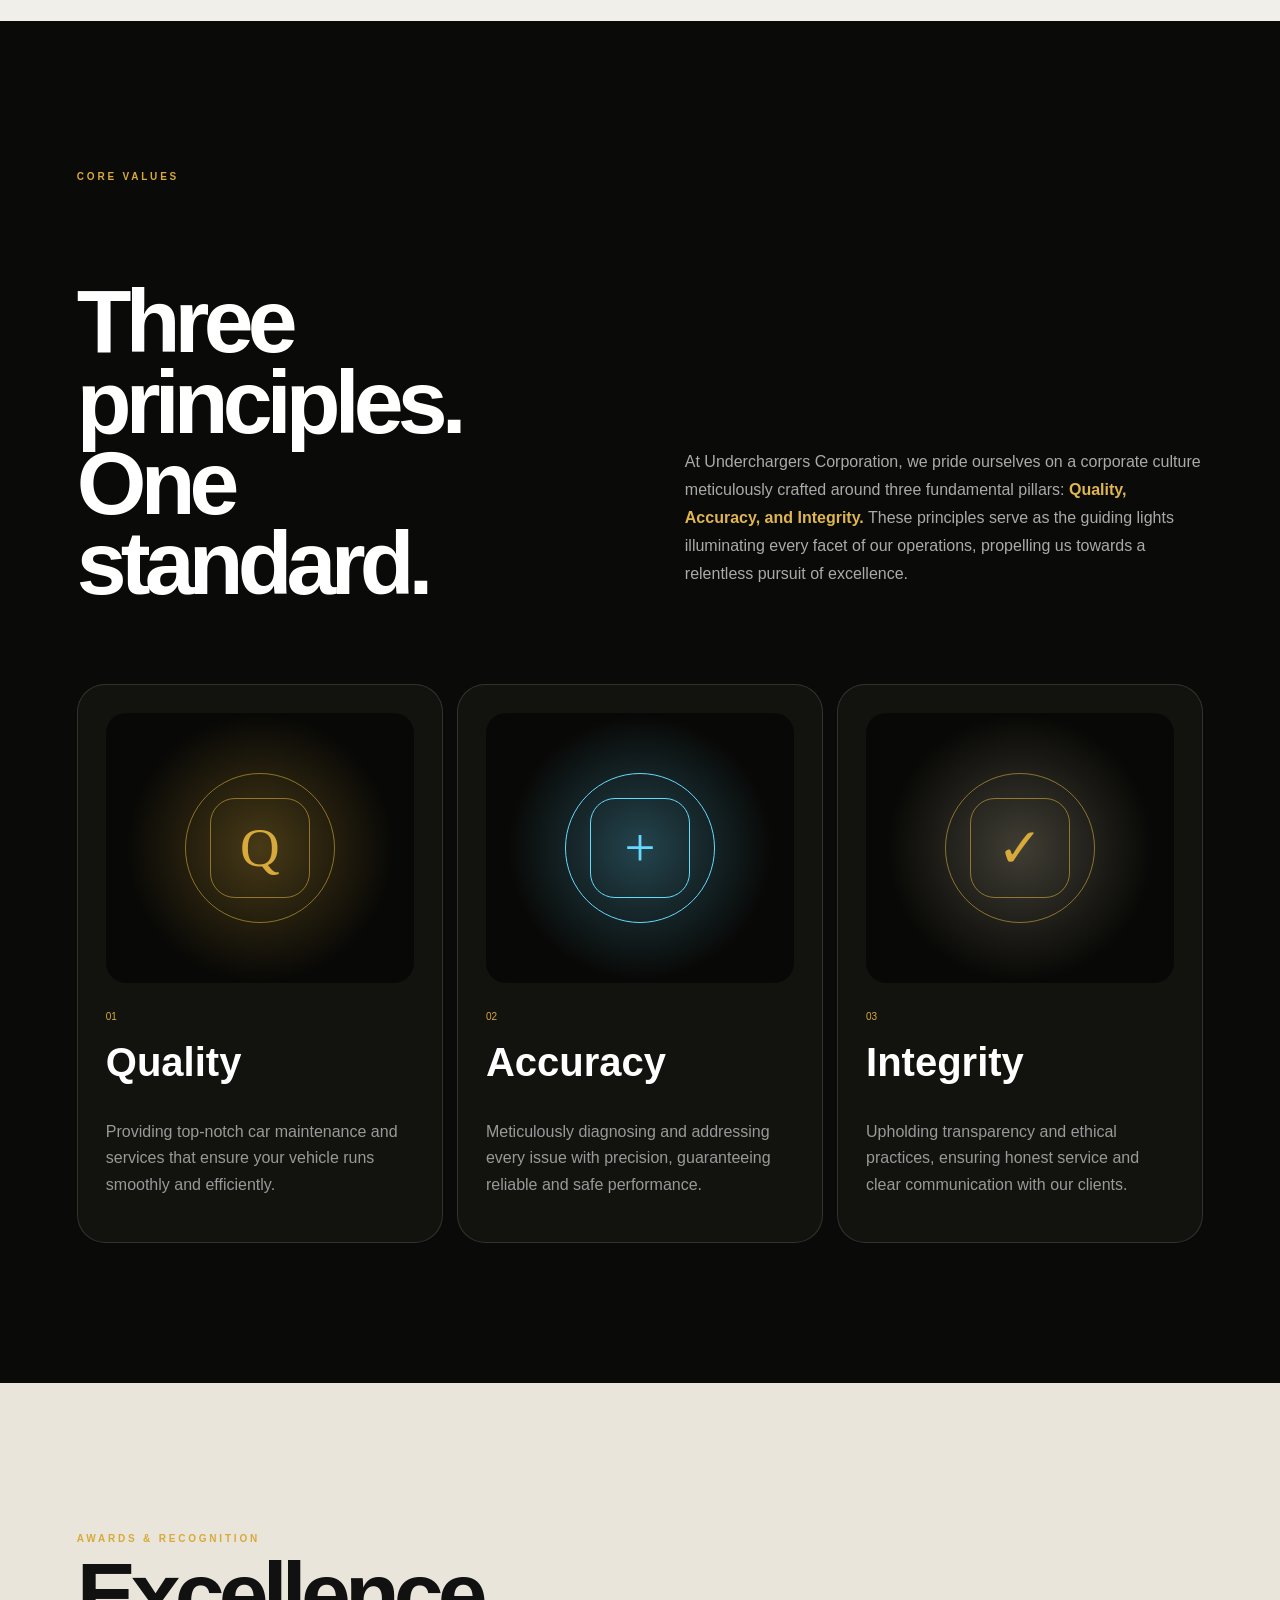
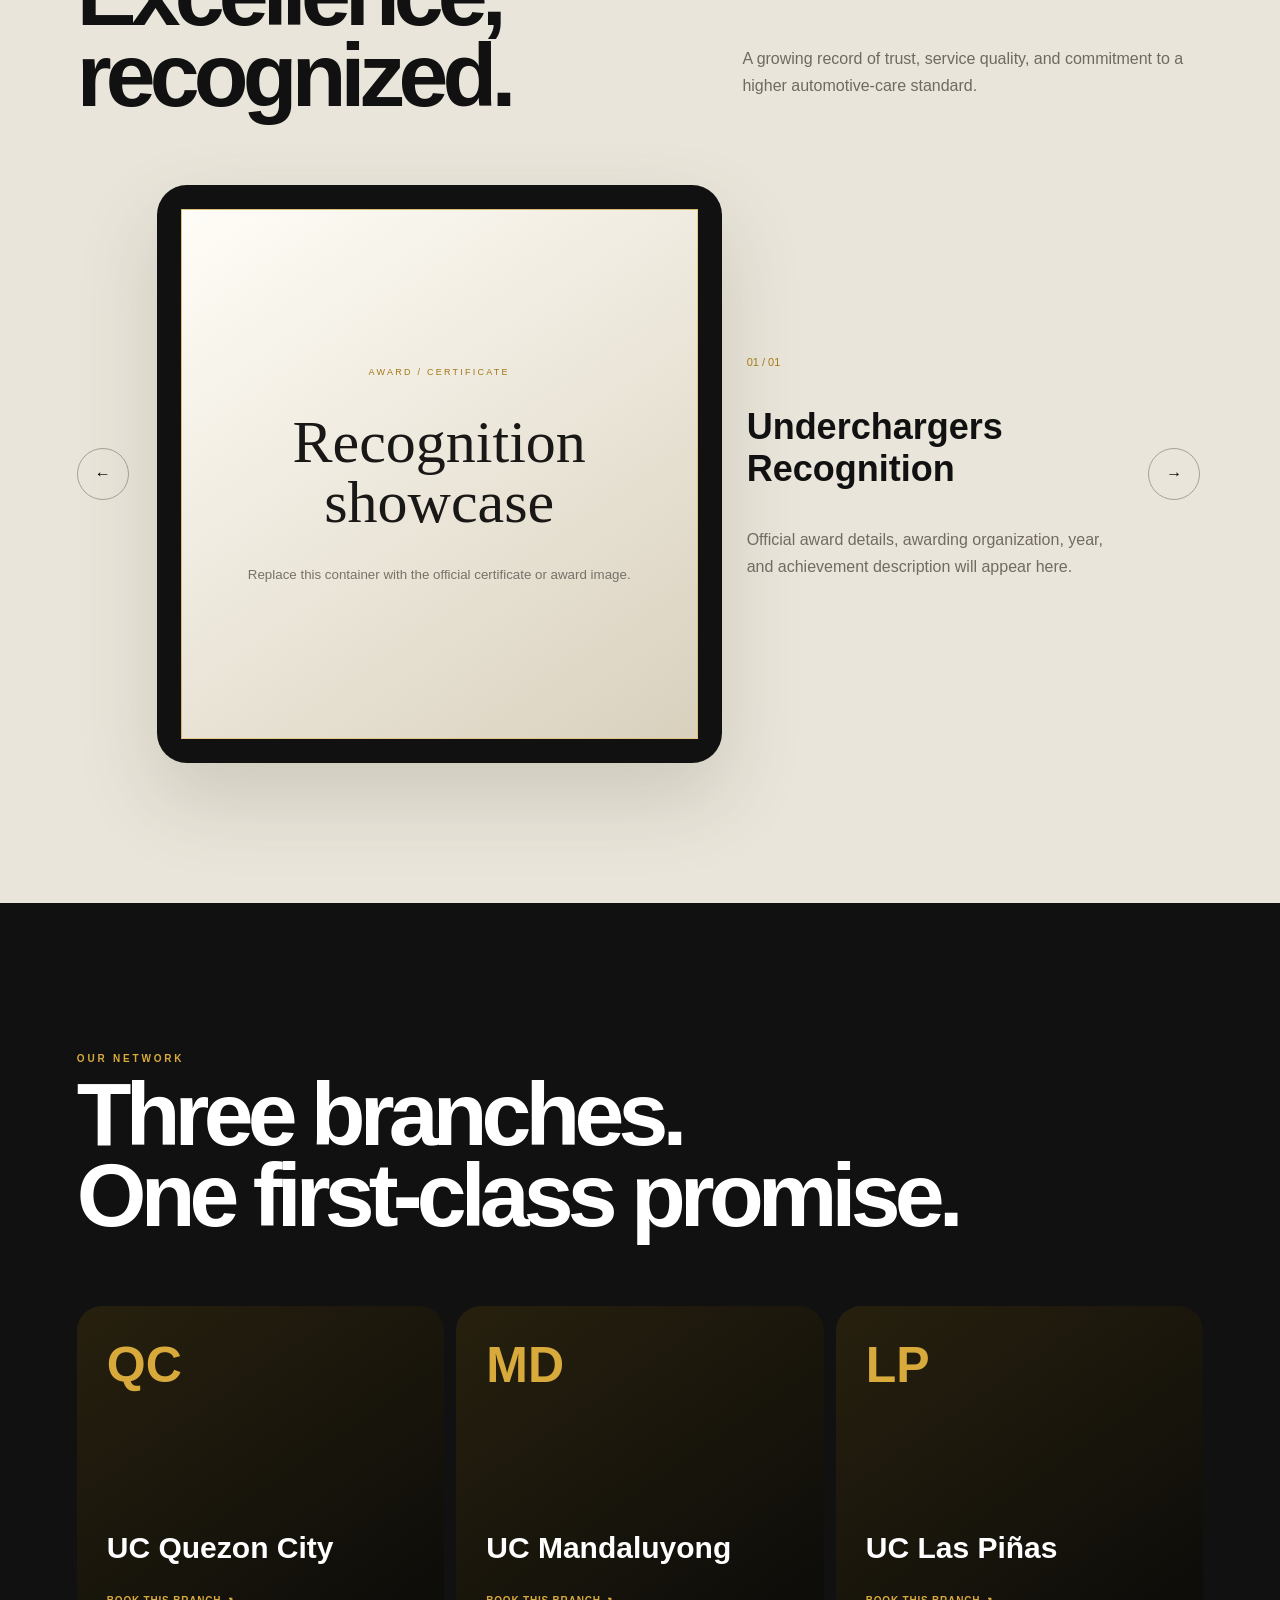
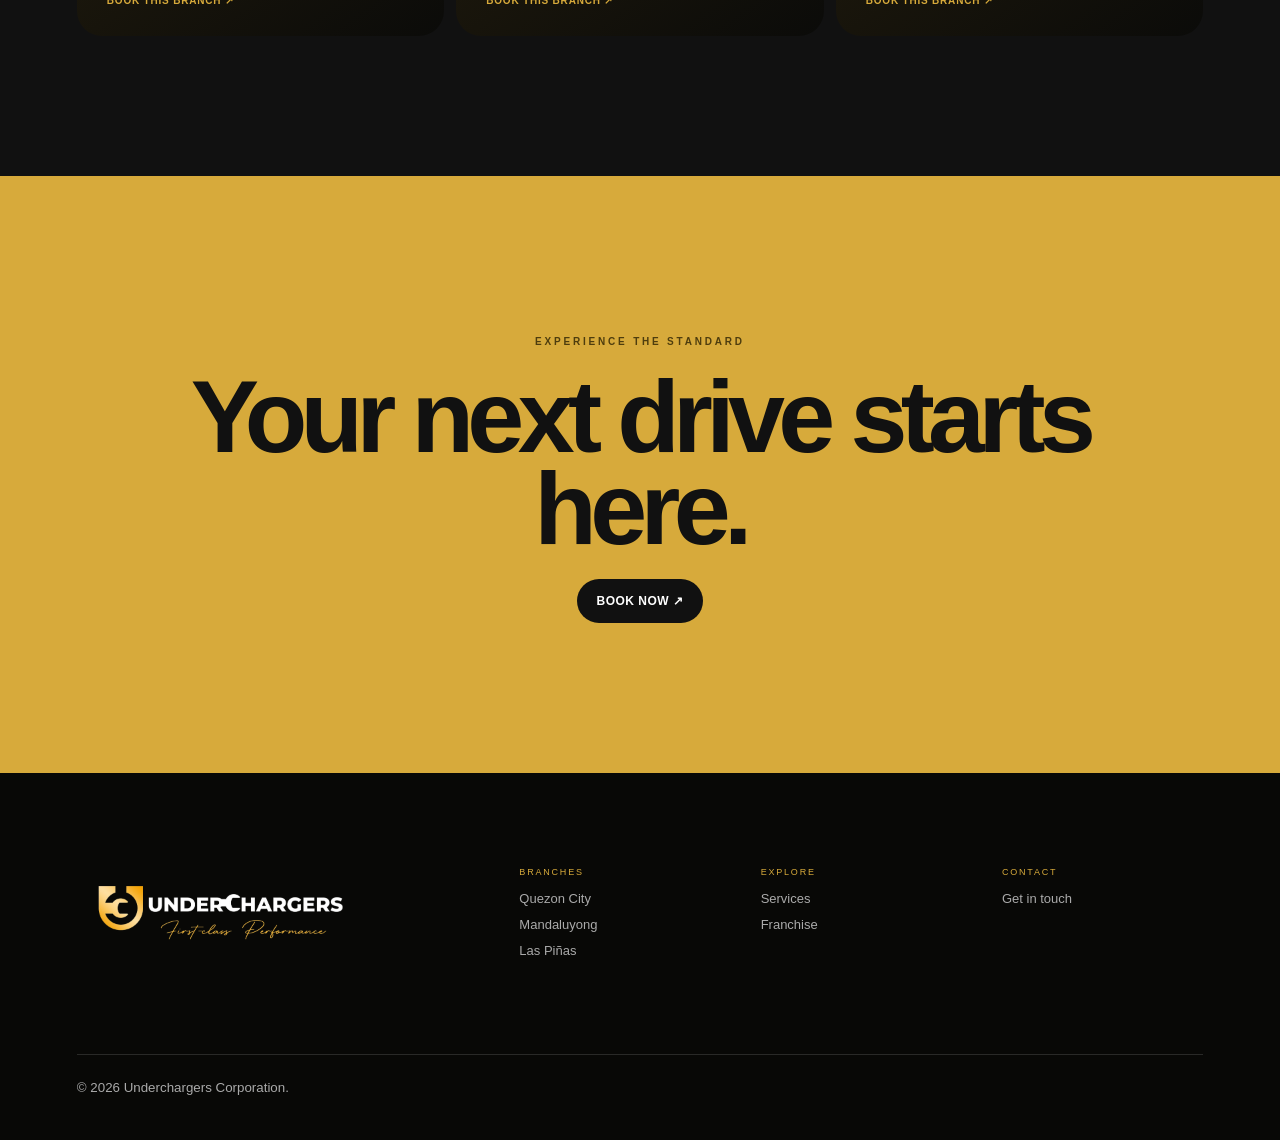
==== commit 3775f6d8: "Update about.html" ====
--- a/about.html
+++ b/about.html
@@ -4,4 +4,4 @@
 <section class="core-values"><header><p class="eyebrow">CORE VALUES</p><h2>Three principles.<br>One standard.</h2><p>At Underchargers Corporation, we pride ourselves on a corporate culture meticulously crafted around three fundamental pillars: <strong>Quality, Accuracy, and Integrity.</strong> These principles serve as the guiding lights illuminating every facet of our operations, propelling us towards a relentless pursuit of excellence.</p></header><div class="value-stories"><article><div class="value-symbol quality-symbol"><i></i><i></i><b>Q</b></div><span>01</span><h3>Quality</h3><p>Providing top-notch car maintenance and services that ensure your vehicle runs smoothly and efficiently.</p></article><article><div class="value-symbol accuracy-symbol"><i></i><i></i><b>+</b></div><span>02</span><h3>Accuracy</h3><p>Meticulously diagnosing and addressing every issue with precision, guaranteeing reliable and safe performance.</p></article><article><div class="value-symbol integrity-symbol"><i></i><i></i><b>✓</b></div><span>03</span><h3>Integrity</h3><p>Upholding transparency and ethical practices, ensuring honest service and clear communication with our clients.</p></article></div></section>
 <section class="awards"><header><div><p class="eyebrow">AWARDS & RECOGNITION</p><h2>Excellence,<br>recognized.</h2></div><p>A growing record of trust, service quality, and commitment to a higher automotive-care standard.</p></header><div class="award-stage"><button aria-label="Previous award">←</button><div class="award-frame"><div class="award-placeholder"><span>AWARD / CERTIFICATE</span><strong>Recognition<br>showcase</strong><small>Replace this container with the official certificate or award image.</small></div></div><div class="award-info"><span>01 / 01</span><h3>Underchargers Recognition</h3><p>Official award details, awarding organization, year, and achievement description will appear here.</p></div><button aria-label="Next award">→</button></div></section>
 <section class="about-branches"><p class="eyebrow">OUR NETWORK</p><h2>Three branches.<br>One first-class promise.</h2><div><article><span>QC</span><h3>UC Quezon City</h3><a href="book.html?branch=UC%20Quezon%20City">BOOK THIS BRANCH ↗</a></article><article><span>MD</span><h3>UC Mandaluyong</h3><a href="book.html?branch=UC%20Mandaluyong">BOOK THIS BRANCH ↗</a></article><article><span>LP</span><h3>UC Las Piñas</h3><a href="book.html?branch=UC%20Las%20Piñas">BOOK THIS BRANCH ↗</a></article></div></section>
-<section class="cta-band"><p class="eyebrow">EXPERIENCE THE STANDARD</p><h2>Your next drive starts here.</h2><a class="button" href="book.html">BOOK NOW ↗</a></section></main><footer><div class="footer-logo logo"><img src="logo.png" alt="Underchargers — First-Class Performance"></div><div><p>BRANCHES</p><span>Quezon City</span><span>Mandaluyong</span><span>Las Piñas</span></div><div><p>EXPLORE</p><a href="services.html">Services</a><a href="franchise.html">Franchise</a></div><div><p>CONTACT</p><a href="contact.html">Get in touch</a></div><small>© 2026 Underchargers Corporation.</small></footer><div class="floating-actions"><a class="message-float" href="https://m.me/underchargers"><span>MESSAGE US</span><i>●</i></a><a class="floating" href="book.html">BOOK NOW <i>↗</i></a></div><script src="script.js"></script></body></html>
+<section class="cta-band"><p class="eyebrow">EXPERIENCE THE STANDARD</p><h2>Your next drive starts here.</h2><a class="button" href="book.html">BOOK NOW ↗</a></section></main><footer><div class="footer-logo logo"><img src="logo.png" alt="Underchargers — First-Class Performance"></div><div><p>BRANCHES</p><span>Quezon City</span><span>Mandaluyong</span><span>Las Piñas</span></div><div><p>EXPLORE</p><a href="services.html">Services</a><a href="franchise.html">Franchise</a></div><div><p>CONTACT</p><a href="contact.html">Get in touch</a></div><small>© 2026 Underchargers Corporation.</small></footer><div class="floating-actions"><a class="message-float" href="https://m.me/underchargersofficial"><span>MESSAGE US</span><i>●</i></a><a class="floating" href="book.html">BOOK NOW <i>↗</i></a></div><script src="script.js"></script></body></html>
--- a/styles.css
+++ b/styles.css
@@ -1,19 +1,2669 @@
-:root{--bg:#080806;--panel:#11110e;--gold:#d7aa3b;--gold2:#f4d77c;--paper:#f1efe9;--muted:#9c9a94;--blue:#72d7ff}*{box-sizing:border-box}html{scroll-behavior:smooth}body{margin:0;background:var(--bg);color:var(--paper);font-family:Inter,Arial,sans-serif;overflow-x:hidden}a{color:inherit;text-decoration:none}button,input,select,textarea{font:inherit}.nav{position:fixed;z-index:50;top:16px;left:50%;transform:translateX(-50%);width:min(1180px,calc(100% - 28px));height:66px;padding:0 12px 0 18px;display:flex;align-items:center;justify-content:space-between;border:1px solid #fff2;border-radius:18px;background:#0a0a08c9;backdrop-filter:blur(18px);box-shadow:0 16px 50px #0008}.logo{display:flex;align-items:center;gap:10px;font-size:12px;font-weight:900;letter-spacing:.11em}.mark{display:grid;place-items:center;width:32px;height:37px;border:2px solid var(--gold);border-radius:7px 7px 15px 15px;color:var(--gold);font:900 18px Georgia}.logo small{display:block;margin-top:3px;color:var(--gold);font-size:7px;letter-spacing:.22em}.links{display:flex;align-items:center;gap:25px;font-size:12px}.links a{color:#d1cfc8}.links a:hover,.links a.active{color:#fff}.book-btn,.button{display:inline-flex;align-items:center;justify-content:center;gap:22px;padding:15px 20px;border:0;border-radius:100px;background:var(--gold);color:#111!important;font-size:12px;font-weight:900;letter-spacing:.04em;cursor:pointer}.book-btn:hover,.button:hover{transform:translateY(-2px);box-shadow:0 12px 32px #d7aa3b35}.menu{display:none;border:0;background:transparent;color:white;font-size:25px}.eyebrow{color:var(--gold);font-size:10px;font-weight:900;letter-spacing:.28em}.display{font-size:clamp(58px,8vw,128px);line-height:.88;letter-spacing:-.07em;margin:25px 0}.display em{font-family:Georgia,serif;font-weight:400;color:var(--gold)}.sub{max-width:620px;color:var(--muted);font-size:18px;line-height:1.7}.hero{position:relative;min-height:100vh;padding:160px max(6vw,28px) 90px;display:flex;align-items:center;overflow:hidden}.hero-copy{position:relative;z-index:4;width:55%}.actions{display:flex;gap:12px;flex-wrap:wrap;margin-top:32px}.button.outline{background:transparent;color:white!important;border:1px solid #fff4}.visual-car{position:absolute;right:-6%;top:26%;width:57vw;height:48vh;filter:drop-shadow(0 35px 70px #000);animation:float 6s ease-in-out infinite}.car-body{position:absolute;inset:20% 6% 23%;border:2px solid #e0b34b;border-radius:48% 18% 20% 25%/65% 42% 32% 32%;background:linear-gradient(150deg,#e4bd5b55,#19130655 64%);box-shadow:inset 0 0 60px #d7aa3b22}.car-body:before{content:"";position:absolute;left:22%;top:-29%;width:45%;height:44%;border:2px solid #c69d43;border-bottom:0;border-radius:90% 32% 0 0;transform:skewX(-18deg);background:#151612cc}.wheel{position:absolute;bottom:9%;width:19%;aspect-ratio:1;border-radius:50%;border:16px solid #151512;background:#a47f2f;box-shadow:0 0 0 2px #dab64e}.wheel:after{content:"";position:absolute;inset:25%;border:5px dotted #171712;border-radius:50%}.wheel.w1{left:14%}.wheel.w2{right:13%}.scan{position:absolute;z-index:2;left:2%;right:2%;height:2px;top:18%;background:#ffe7a0;box-shadow:0 0 25px #ffd560;animation:scan 3.2s ease-in-out infinite}.orbit{position:absolute;inset:-12% 3%;border:1px solid #d6aa3b44;border-radius:50%;animation:spin 15s linear infinite}.section{padding:140px max(6vw,28px)}.light{background:var(--paper);color:#111}.center{text-align:center}.center .sub{margin-inline:auto}.feature{min-height:88vh;display:grid;grid-template-columns:1fr 1.2fr;align-items:center;gap:7vw;padding:110px max(6vw,28px);border-top:8px solid #fff}.feature h2,.page-title{font-size:clamp(52px,7vw,105px);line-height:.92;letter-spacing:-.06em;margin:22px 0}.feature-art{position:relative;min-height:520px;border-radius:34px;overflow:hidden;background:radial-gradient(circle at 50% 45%,var(--tone,#a97817),#111 55%);border:1px solid #fff2}.feature-art:before{content:"";position:absolute;inset:0;background-image:linear-gradient(#fff1 1px,transparent 1px),linear-gradient(90deg,#fff1 1px,transparent 1px);background-size:42px 42px;mask-image:radial-gradient(circle,#000,transparent 72%)}.mechanism{position:absolute;width:250px;aspect-ratio:1;left:50%;top:50%;transform:translate(-50%,-50%) rotate(45deg);border:2px solid #fff8;border-radius:22%;box-shadow:0 0 80px var(--tone);animation:turn 8s linear infinite}.mechanism:before,.mechanism:after{content:"";position:absolute;inset:22%;border:2px solid #fffc;border-radius:50%}.mechanism:after{inset:42%;background:var(--tone);border:0;box-shadow:0 0 35px var(--tone)}.tiles{display:grid;grid-template-columns:repeat(3,1fr);gap:16px;margin-top:60px}.tile{position:relative;min-height:430px;padding:34px;border-radius:28px;overflow:hidden;background:#111;border:1px solid #fff2}.tile h3{font-size:35px;line-height:1;margin:16px 0}.tile p{color:#aaa;line-height:1.6}.tile-art{position:absolute;left:10%;right:10%;bottom:-18%;aspect-ratio:1;border:1px solid #d6aa3b77;border-radius:50%;box-shadow:inset 0 0 60px #d6aa3b22,0 0 40px #d6aa3b19}.tile-art:before,.tile-art:after{content:"";position:absolute;inset:15%;border:1px solid #d6aa3b77;border-radius:36%;transform:rotate(45deg)}.tile-art:after{inset:33%;border-radius:50%;animation:pulse 2.8s infinite}.marquee{overflow:hidden;padding:20px 0;border-block:1px solid #fff2;white-space:nowrap;color:#857c65;font-size:11px;letter-spacing:.26em}.marquee span{display:inline-block;animation:marquee 24s linear infinite}.cta-band{padding:150px 28px;text-align:center;background:var(--gold);color:#111}.cta-band .eyebrow{color:#4e3d0e}.cta-band h2{font-size:clamp(56px,8vw,116px);line-height:.9;letter-spacing:-.065em;margin:24px auto;max-width:1000px}.cta-band .button{background:#111;color:#fff!important}.floating{position:fixed;z-index:60;right:23px;bottom:23px;display:flex;align-items:center;gap:10px;padding:9px 10px 9px 15px;border-radius:100px;background:#f4f2eb;color:#111;box-shadow:0 15px 40px #0008;font-size:11px;font-weight:900}.floating i{display:grid;place-items:center;width:34px;height:34px;border-radius:50%;background:#168aff;color:white;font-style:normal}footer{display:grid;grid-template-columns:2fr 1fr 1fr 1fr;gap:40px;padding:85px max(6vw,28px) 45px;background:#080806;color:#aaa}footer p{color:var(--gold);font-size:9px;letter-spacing:.2em}footer a,footer span{display:block;font-size:13px;line-height:2}footer small{grid-column:1/-1;margin-top:50px;padding-top:25px;border-top:1px solid #fff2}.page-hero{min-height:78vh;padding:180px max(6vw,28px) 90px;display:flex;align-items:end;position:relative;overflow:hidden}.page-hero .sub{font-size:20px}.about-theme{background:var(--paper);color:#111}.about-theme .nav{background:#eeeae0d9;border-color:#1112}.about-theme .links a{color:#403d36}.about-theme .menu{color:#111}.editorial{display:grid;grid-template-columns:1fr 1fr;gap:8vw;align-items:center;padding:130px max(6vw,28px)}.editorial h2{font:400 clamp(50px,7vw,95px)/.95 Georgia,serif;letter-spacing:-.05em}.photo-placeholder{min-height:630px;border-radius:250px 250px 20px 20px;background:linear-gradient(150deg,#222,#69501d 45%,#d5af51);position:relative;overflow:hidden}.photo-placeholder:after{content:"UNDERCHARGERS";position:absolute;bottom:35px;left:35px;color:white;font-weight:900;letter-spacing:.2em}.values{display:grid;grid-template-columns:repeat(3,1fr);gap:1px;background:#bbb4a7}.value{background:var(--paper);padding:70px 45px;min-height:330px}.value b{color:#a67d19}.value h3{font-size:32px}.service-theme{background:#050b10}.lab-grid{position:absolute;inset:0;background-image:linear-gradient(#55caff10 1px,transparent 1px),linear-gradient(90deg,#55caff10 1px,transparent 1px);background-size:55px 55px;mask-image:linear-gradient(to bottom,#000,transparent)}.service-list{display:grid;gap:2px;background:#26323a;padding:2px}.service-row{display:grid;grid-template-columns:90px 1fr 1.2fr 70px;gap:25px;align-items:center;padding:40px max(4vw,22px);background:#071016;transition:.3s}.service-row:hover{background:#10232d}.service-row>span{color:var(--blue)}.service-row h3{font-size:clamp(30px,4vw,55px);margin:0}.service-row p{color:#9ba8af}.service-row b{font-size:26px}.franchise-theme{background:#0c0b09}.blueprint{position:absolute;inset:0;background-image:linear-gradient(#d7aa3b18 1px,transparent 1px),linear-gradient(90deg,#d7aa3b18 1px,transparent 1px);background-size:45px 45px;transform:perspective(700px) rotateX(58deg) scale(1.6);transform-origin:bottom;opacity:.8}.franchise-grid{display:grid;grid-template-columns:repeat(2,1fr);gap:16px}.biz-card{min-height:320px;padding:42px;border:1px solid #fff2;background:#11110e;border-radius:24px}.biz-card strong{font-size:72px;color:var(--gold)}.biz-card h3{font-size:28px}.timeline{display:grid;grid-template-columns:repeat(6,1fr);gap:2px;background:#2d291e}.step{background:#11110e;padding:35px 24px;min-height:250px}.step b{color:var(--gold);font-size:30px}.step h3{font-size:17px}.step p{font-size:13px;color:#999;line-height:1.6}.contact-theme{background:#e9e5da;color:#111}.concierge{display:grid;grid-template-columns:1fr 1fr;gap:18px;padding:80px max(6vw,28px) 140px}.contact-card{padding:44px;border:1px solid #bbb4a7;border-radius:26px;background:#f5f2ea}.contact-card h2{font-size:38px}.contact-card a{display:block;padding:17px 0;border-top:1px solid #ccc5b8}.booking-theme{background:#ece9e0;color:#111}.booking-wrap{padding:140px max(6vw,28px)}.booking-shell{max-width:1080px;margin:auto;background:#fff;border-radius:30px;box-shadow:0 30px 80px #42381724;overflow:hidden}.booking-head{padding:42px 50px;background:#111;color:white}.progress{height:4px;background:#332e20}.progress i{display:block;width:25%;height:100%;background:var(--gold);transition:.4s}.booking-body{padding:50px}.booking-step{display:none}.booking-step.active{display:block;animation:enter .4s ease}.booking-step h2{font-size:clamp(36px,5vw,62px);letter-spacing:-.04em}.choice-grid{display:grid;grid-template-columns:repeat(3,1fr);gap:12px}.choice{padding:24px;text-align:left;border:1px solid #d6d0c3;border-radius:16px;background:white;cursor:pointer}.choice:hover,.choice.selected{border-color:#ad7f17;background:#fff8e4}.choice strong{display:block;margin-bottom:7px}.calendar-head{display:flex;justify-content:space-between;align-items:center;margin:25px 0}.calendar-head button{border:0;background:#111;color:white;border-radius:50%;width:40px;height:40px}.calendar{display:grid;grid-template-columns:repeat(7,1fr);gap:6px}.calendar span{text-align:center;font-size:11px;color:#777;padding:8px}.day{aspect-ratio:1;border:1px solid #ddd6c7;border-radius:12px;background:white;cursor:pointer}.day:hover,.day.selected{background:var(--gold);border-color:var(--gold)}.day:disabled{opacity:.25;cursor:not-allowed}.form-grid{display:grid;grid-template-columns:1fr 1fr;gap:16px}.field{display:grid;gap:7px}.field.full{grid-column:1/-1}.field label{font-size:11px;font-weight:800;letter-spacing:.08em}.field input,.field select,.field textarea{width:100%;padding:15px;border:1px solid #ccc5b8;border-radius:12px;background:#faf9f5}.field textarea{min-height:130px;resize:vertical}.booking-actions{display:flex;justify-content:space-between;gap:12px;margin-top:35px}.booking-actions button{padding:14px 22px;border-radius:100px;border:1px solid #bbb;background:white;cursor:pointer}.booking-actions .next{background:#111;color:white;border-color:#111;margin-left:auto}.confirmation{text-align:center;padding:30px}.confirmation .check{display:grid;place-items:center;width:95px;height:95px;border-radius:50%;margin:0 auto 30px;background:var(--gold);font-size:45px}.confirmation strong{font-size:24px}.error{color:#b12222;font-size:12px;margin-top:15px}.hidden{display:none!important}
-@keyframes float{50%{transform:translateY(-22px)}}@keyframes scan{50%{top:82%}}@keyframes spin{to{transform:rotate(360deg)}}@keyframes turn{to{transform:translate(-50%,-50%) rotate(405deg)}}@keyframes pulse{50%{transform:scale(1.15);box-shadow:0 0 35px var(--gold)}}@keyframes marquee{to{transform:translateX(-50%)}}@keyframes enter{from{opacity:0;transform:translateY(15px)}}
-@media(max-width:980px){.links{display:none;position:absolute;top:76px;left:0;right:0;padding:24px;flex-direction:column;align-items:stretch;background:#0b0b09;border:1px solid #fff2;border-radius:18px}.links.open{display:flex}.menu{display:block}.nav .book-btn{margin-left:auto;margin-right:8px}.hero-copy{width:72%}.tiles{grid-template-columns:1fr 1fr}.timeline{grid-template-columns:repeat(3,1fr)}footer{grid-template-columns:1fr 1fr}.footer-logo{grid-column:1/-1}}
-@media(max-width:680px){.nav{top:8px;height:60px}.nav>.book-btn{font-size:0;padding:12px}.nav>.book-btn:after{content:"BOOK";font-size:10px}.logo span:last-child{font-size:10px}.hero{min-height:930px;align-items:flex-start;padding-top:145px}.hero-copy{width:100%}.display{font-size:58px}.visual-car{width:110vw;height:38vh;top:57%;right:-28%}.feature{grid-template-columns:1fr;min-height:auto;padding-block:90px}.feature-art{min-height:420px;order:2}.tiles,.franchise-grid,.choice-grid,.form-grid,.concierge,.editorial{grid-template-columns:1fr}.tile{min-height:380px}.timeline{grid-template-columns:1fr 1fr}.service-row{grid-template-columns:45px 1fr 35px}.service-row p{grid-column:2/-1}.page-hero{min-height:85vh;padding-top:140px}.booking-wrap{padding:100px 14px}.booking-head,.booking-body{padding:30px 22px}.calendar{gap:3px}.day{border-radius:7px}.floating{left:14px;right:14px;justify-content:center}.floating i{position:absolute;right:8px}footer{grid-template-columns:1fr}.footer-logo{grid-column:auto}}
-@media(prefers-reduced-motion:reduce){*{animation:none!important;scroll-behavior:auto!important}}
-
-.service-billboards{background:#000}.service-intro{position:relative;min-height:100vh;display:grid;grid-template-columns:1fr .8fr;align-items:center;padding:160px max(7vw,30px) 80px;overflow:hidden;background:#03090d}.intro-copy{position:relative;z-index:2}.service-intro h1{font-size:clamp(65px,9vw,145px);line-height:.86;letter-spacing:-.075em;margin:25px 0}.service-intro h1 em{font:400 1em Georgia;color:#69d9ff}.service-intro .intro-copy>p:not(.eyebrow){max-width:620px;color:#a2aeb4;font-size:19px;line-height:1.6}.service-intro .intro-copy>a{display:inline-block;margin-top:28px;color:#70d8ff;font-size:12px;font-weight:900;letter-spacing:.08em}.system-visual{position:relative;width:min(37vw,520px);aspect-ratio:1;border:1px solid #6bdcff55;border-radius:50%;display:grid;place-items:center;box-shadow:inset 0 0 90px #3acfff17,0 0 90px #00bfff10;animation:float 6s ease-in-out infinite}.system-visual i{position:absolute;inset:14%;border:1px solid #6bdcff66;border-radius:42%;transform:rotate(45deg);animation:spin 15s linear infinite}.system-visual i:nth-child(2){inset:27%;animation-direction:reverse}.system-visual i:nth-child(3){inset:40%;border-radius:50%}.system-visual b{color:#69d9ff;font-size:45px}.service-billboard{--accent:var(--gold);position:relative;min-height:100vh;padding:118px max(5vw,24px) 0;text-align:center;overflow:hidden;border-top:12px solid #fff;background:#f2f2f4;color:#111}.billboard-copy{position:relative;z-index:4;max-width:920px;margin:auto}.service-kicker{color:var(--accent);font-size:11px;font-weight:900;letter-spacing:.2em}.service-billboard h2{margin:18px 0 12px;font-size:clamp(56px,7.3vw,112px);line-height:.88;letter-spacing:-.065em}.service-billboard .billboard-copy>p:not(.service-kicker){max-width:690px;margin:0 auto;color:#4d4d51;font-size:20px;line-height:1.45}.billboard-copy>div{display:flex;justify-content:center;align-items:center;gap:25px;margin-top:28px}.text-link{color:#1674d1;font-size:14px;font-weight:700}.product-picture{position:relative;width:min(1050px,92vw);height:46vh;min-height:390px;margin:40px auto 0;overflow:hidden}.engine-board{--accent:#b77c08;background:#f4f1e9}.engine-picture{border-radius:340px 340px 0 0;background:radial-gradient(circle at 50% 75%,#eebc45,#37280c 38%,#100f0c 67%)}.engine-disc{position:absolute;left:50%;top:55%;transform:translate(-50%,-50%);width:290px;height:190px;display:grid;place-items:center;border:3px solid #f3ca6c;border-radius:28px;background:#111;color:#f1c35d;font-weight:900;letter-spacing:.25em;box-shadow:0 0 80px #e9ae2a99}.piston{position:absolute;width:80px;height:170px;background:linear-gradient(90deg,#6d6043,#e6cd91,#554829);border:3px solid #e8cf94;border-radius:20px;bottom:0;animation:piston 1.8s ease-in-out infinite}.p1{left:23%}.p2{left:calc(50% - 40px);animation-delay:.4s}.p3{right:23%;animation-delay:.8s}.diagnostic-board{--accent:#40c9ff;background:#070d12;color:#fff}.diagnostic-board .billboard-copy>p:not(.service-kicker),.chassis-board .billboard-copy>p:not(.service-kicker),.electric-board .billboard-copy>p:not(.service-kicker){color:#a8b5bd}.diagnostic-board .button{background:#54d2ff}.diagnostic-picture,.electric-picture{background-image:linear-gradient(#4fd6ff16 1px,transparent 1px),linear-gradient(90deg,#4fd6ff16 1px,transparent 1px);background-size:42px 42px}.outline-car{position:absolute;left:15%;right:15%;top:25%;bottom:8%;border:2px solid #61dcff;border-radius:48% 20% 20% 28%/60% 45% 30% 30%;box-shadow:0 0 60px #20cfff33}.outline-car:before{content:"";position:absolute;left:23%;top:-30%;width:42%;height:43%;border:2px solid #61dcff;border-bottom:0;border-radius:80% 30% 0 0;transform:skewX(-20deg)}.outline-car i{position:absolute;bottom:-14%;width:17%;aspect-ratio:1;border:3px solid #61dcff;border-radius:50%}.outline-car i:first-child{left:15%}.outline-car i:last-child{right:13%}.scanner-beam{position:absolute;left:8%;right:8%;height:3px;top:12%;background:#b8f1ff;box-shadow:0 0 28px #63dbff;animation:scan 3s ease-in-out infinite}.tag{position:absolute;padding:9px 12px;border:1px solid #55d8ff66;color:#72ddff;font-size:9px;letter-spacing:.18em}.t1{left:5%;top:25%}.t2{right:4%;top:45%}.aircon-board{--accent:#1584b4;background:linear-gradient(#f5fbfd,#dceff6)}.air-picture{overflow:visible}.air-ring{position:absolute;left:50%;top:57%;transform:translate(-50%,-50%);border:2px solid #35bce855;border-radius:50%;animation:airwave 3s ease-out infinite}.a1{width:220px;height:220px}.a2{width:420px;height:420px;animation-delay:1s}.a3{width:650px;height:650px;animation-delay:2s}.vent{position:absolute;z-index:2;left:50%;top:53%;transform:translate(-50%,-50%);width:270px;height:170px;border-radius:80px;background:#14272e;border:8px solid #67808a;display:flex;align-items:center;justify-content:center;gap:16px;box-shadow:0 35px 80px #209edb40}.vent i{width:12px;height:100px;border-radius:10px;background:#8ca9b4}.chassis-board{--accent:#df8736;background:#161616;color:#fff}.chassis-board .button{background:#e6903c}.chassis-picture{background:linear-gradient(transparent 75%,#2d2d2d 75%)}.moving-road{position:absolute;left:0;right:0;bottom:14%;height:4px;background:repeating-linear-gradient(90deg,#e6923d 0 70px,transparent 70px 120px);animation:road 2s linear infinite}.axle{position:absolute;left:18%;right:18%;top:52%;height:20px;border-radius:10px;background:#797979}.spring{position:absolute;top:19%;width:70px;height:190px;border:12px double #e28c3b;border-radius:45%;animation:spring 1.7s ease-in-out infinite}.spring.left{left:26%}.spring.right{right:26%;animation-delay:.5s}.chassis-wheel{position:absolute;top:48%;width:190px;aspect-ratio:1;border:35px solid #080808;border-radius:50%;background:#8c8c8c}.chassis-wheel.left{left:8%}.chassis-wheel.right{right:8%}.electric-board{--accent:#e6b32d;background:#090909;color:#fff}.battery{position:absolute;left:50%;top:48%;transform:translate(-50%,-50%);width:220px;height:140px;border:4px solid #e2b43d;border-radius:18px;display:grid;place-items:center;color:#e2b43d;font-size:42px;font-weight:900;box-shadow:0 0 60px #d9a72455}.circuit{position:absolute;height:3px;background:#e2b43d;box-shadow:0 0 15px #e2b43d}.c1{left:3%;right:61%;top:48%}.c2{left:61%;right:3%;top:48%}.c3{left:50%;width:3px;height:48%;top:48%}.electric-dot{position:absolute;left:3%;top:calc(48% - 7px);width:16px;height:16px;border-radius:50%;background:white;box-shadow:0 0 25px #e2b43d;animation:electric 3s linear infinite}.pms-board{--accent:#a67b12;background:#f3f0e8}.pms-picture{overflow:visible}.gold-road{position:absolute;left:5%;right:5%;top:58%;height:8px;background:linear-gradient(90deg,#9d7512,#f3cb63,#9d7512);border-radius:10px}.milestone{position:absolute;top:40%;width:130px;height:130px;border-radius:50%;display:grid;place-items:center;background:#111;color:white;border:5px solid var(--gold)}.milestone b{font-size:30px}.milestone span{font-size:9px;letter-spacing:.12em;margin-top:-30px}.m1{left:5%}.m2{left:30%}.m3{right:30%}.m4{right:5%}@keyframes piston{50%{transform:translateY(-75px)}}@keyframes airwave{0%{opacity:.8;transform:translate(-50%,-50%) scale(.25)}100%{opacity:0;transform:translate(-50%,-50%) scale(1.1)}}@keyframes road{to{background-position:120px 0}}@keyframes spring{50%{height:130px;top:28%}}@keyframes electric{50%{left:95%}100%{left:50%;top:88%}}
-@media(max-width:680px){.service-intro{grid-template-columns:1fr;align-content:center;padding-top:130px}.service-intro h1{font-size:61px}.system-visual{width:78vw;margin:60px auto 0}.service-billboard{min-height:880px;padding-top:105px}.service-billboard h2{font-size:55px}.service-billboard .billboard-copy>p:not(.service-kicker){font-size:17px}.billboard-copy>div{gap:13px;flex-wrap:wrap}.product-picture{height:390px;margin-top:30px}.engine-picture,.diagnostic-picture,.chassis-picture{width:112vw;margin-left:-10vw}.engine-disc{width:190px;height:130px}.piston{width:55px;height:115px}.p1{left:17%}.p3{right:17%}.outline-car{left:8%;right:8%;top:33%}.vent{width:210px;height:135px}.chassis-wheel{width:130px;border-width:25px}.spring{width:45px;height:150px}.milestone{width:78px;height:78px;border-width:3px}.milestone b{font-size:18px}.milestone span{font-size:7px;margin-top:-18px}}
+:root {
+  --bg:#080806;
+  --panel:#11110e;
+  --gold:#d7aa3b;
+  --gold2:#f4d77c;
+  --paper:#f1efe9;
+  --muted:#9c9a94;
+  --blue:#72d7ff
+}
+
+* {
+  box-sizing:border-box
+}
+
+html {
+  scroll-behavior:smooth
+}
+
+body {
+  margin:0;
+  background:var(--bg);
+  color:var(--paper);
+  font-family:Inter,Arial,sans-serif;
+  overflow-x:hidden
+}
+
+a {
+  color:inherit;
+  text-decoration:none
+}
+
+button,input,select,textarea {
+  font:inherit
+}
+
+.nav {
+  position:fixed;
+  z-index:50;
+  top:16px;
+  left:50%;
+  transform:translateX(-50%);
+  width:min(1180px,calc(100% - 28px));
+  height:66px;
+  padding:0 12px 0 18px;
+  display:flex;
+  align-items:center;
+  justify-content:space-between;
+  border:1px solid #fff2;
+  border-radius:18px;
+  background:#0a0a08c9;
+  backdrop-filter:blur(18px);
+  box-shadow:0 16px 50px #0008
+}
+
+.logo {
+  display:flex;
+  align-items:center;
+  gap:10px;
+  font-size:12px;
+  font-weight:900;
+  letter-spacing:.11em
+}
+
+.mark {
+  display:grid;
+  place-items:center;
+  width:32px;
+  height:37px;
+  border:2px solid var(--gold);
+  border-radius:7px 7px 15px 15px;
+  color:var(--gold);
+  font:900 18px Georgia
+}
+
+.logo small {
+  display:block;
+  margin-top:3px;
+  color:var(--gold);
+  font-size:7px;
+  letter-spacing:.22em
+}
+
+.links {
+  display:flex;
+  align-items:center;
+  gap:25px;
+  font-size:12px
+}
+
+.links a {
+  color:#d1cfc8
+}
+
+.links a:hover,.links a.active {
+  color:#fff
+}
+
+.book-btn,.button {
+  display:inline-flex;
+  align-items:center;
+  justify-content:center;
+  gap:22px;
+  padding:15px 20px;
+  border:0;
+  border-radius:100px;
+  background:var(--gold);
+  color:#111!important;
+  font-size:12px;
+  font-weight:900;
+  letter-spacing:.04em;
+  cursor:pointer
+}
+
+.book-btn:hover,.button:hover {
+  transform:translateY(-2px);
+  box-shadow:0 12px 32px #d7aa3b35
+}
+
+.menu {
+  display:none;
+  border:0;
+  background:transparent;
+  color:white;
+  font-size:25px
+}
+
+.eyebrow {
+  color:var(--gold);
+  font-size:10px;
+  font-weight:900;
+  letter-spacing:.28em
+}
+
+.display {
+  font-size:clamp(58px,8vw,128px);
+  line-height:.88;
+  letter-spacing:-.07em;
+  margin:25px 0
+}
+
+.display em {
+  font-family:Georgia,serif;
+  font-weight:400;
+  color:var(--gold)
+}
+
+.sub {
+  max-width:620px;
+  color:var(--muted);
+  font-size:18px;
+  line-height:1.7
+}
+
+.hero {
+  position:relative;
+  min-height:100vh;
+  padding:160px max(6vw,28px) 90px;
+  display:flex;
+  align-items:center;
+  overflow:hidden
+}
+
+.hero-copy {
+  position:relative;
+  z-index:4;
+  width:55%
+}
+
+.actions {
+  display:flex;
+  gap:12px;
+  flex-wrap:wrap;
+  margin-top:32px
+}
+
+.button.outline {
+  background:transparent;
+  color:white!important;
+  border:1px solid #fff4
+}
+
+.visual-car {
+  position:absolute;
+  right:-6%;
+  top:26%;
+  width:57vw;
+  height:48vh;
+  filter:drop-shadow(0 35px 70px #000);
+  animation:float 6s ease-in-out infinite
+}
+
+.car-body {
+  position:absolute;
+  inset:20% 6% 23%;
+  border:2px solid #e0b34b;
+  border-radius:48% 18% 20% 25%/65% 42% 32% 32%;
+  background:linear-gradient(150deg,#e4bd5b55,#19130655 64%);
+  box-shadow:inset 0 0 60px #d7aa3b22
+}
+
+.car-body:before {
+  content:"";
+  position:absolute;
+  left:22%;
+  top:-29%;
+  width:45%;
+  height:44%;
+  border:2px solid #c69d43;
+  border-bottom:0;
+  border-radius:90% 32% 0 0;
+  transform:skewX(-18deg);
+  background:#151612cc
+}
+
+.wheel {
+  position:absolute;
+  bottom:9%;
+  width:19%;
+  aspect-ratio:1;
+  border-radius:50%;
+  border:16px solid #151512;
+  background:#a47f2f;
+  box-shadow:0 0 0 2px #dab64e
+}
+
+.wheel:after {
+  content:"";
+  position:absolute;
+  inset:25%;
+  border:5px dotted #171712;
+  border-radius:50%
+}
+
+.wheel.w1 {
+  left:14%
+}
+
+.wheel.w2 {
+  right:13%
+}
+
+.scan {
+  position:absolute;
+  z-index:2;
+  left:2%;
+  right:2%;
+  height:2px;
+  top:18%;
+  background:#ffe7a0;
+  box-shadow:0 0 25px #ffd560;
+  animation:scan 3.2s ease-in-out infinite
+}
+
+.orbit {
+  position:absolute;
+  inset:-12% 3%;
+  border:1px solid #d6aa3b44;
+  border-radius:50%;
+  animation:spin 15s linear infinite
+}
+
+.section {
+  padding:140px max(6vw,28px)
+}
+
+.light {
+  background:var(--paper);
+  color:#111
+}
+
+.center {
+  text-align:center
+}
+
+.center .sub {
+  margin-inline:auto
+}
+
+.feature {
+  min-height:88vh;
+  display:grid;
+  grid-template-columns:1fr 1.2fr;
+  align-items:center;
+  gap:7vw;
+  padding:110px max(6vw,28px);
+  border-top:8px solid #fff
+}
+
+.feature h2,.page-title {
+  font-size:clamp(52px,7vw,105px);
+  line-height:.92;
+  letter-spacing:-.06em;
+  margin:22px 0
+}
+
+.feature-art {
+  position:relative;
+  min-height:520px;
+  border-radius:34px;
+  overflow:hidden;
+  background:radial-gradient(circle at 50% 45%,var(--tone,#a97817),#111 55%);
+  border:1px solid #fff2
+}
+
+.feature-art:before {
+  content:"";
+  position:absolute;
+  inset:0;
+  background-image:linear-gradient(#fff1 1px,transparent 1px),linear-gradient(90deg,#fff1 1px,transparent 1px);
+  background-size:42px 42px;
+  mask-image:radial-gradient(circle,#000,transparent 72%)
+}
+
+.mechanism {
+  position:absolute;
+  width:250px;
+  aspect-ratio:1;
+  left:50%;
+  top:50%;
+  transform:translate(-50%,-50%) rotate(45deg);
+  border:2px solid #fff8;
+  border-radius:22%;
+  box-shadow:0 0 80px var(--tone);
+  animation:turn 8s linear infinite
+}
+
+.mechanism:before,.mechanism:after {
+  content:"";
+  position:absolute;
+  inset:22%;
+  border:2px solid #fffc;
+  border-radius:50%
+}
+
+.mechanism:after {
+  inset:42%;
+  background:var(--tone);
+  border:0;
+  box-shadow:0 0 35px var(--tone)
+}
+
+.tiles {
+  display:grid;
+  grid-template-columns:repeat(3,1fr);
+  gap:16px;
+  margin-top:60px
+}
+
+.tile {
+  position:relative;
+  min-height:430px;
+  padding:34px;
+  border-radius:28px;
+  overflow:hidden;
+  background:#111;
+  border:1px solid #fff2
+}
+
+.tile h3 {
+  font-size:35px;
+  line-height:1;
+  margin:16px 0
+}
+
+.tile p {
+  color:#aaa;
+  line-height:1.6
+}
+
+.tile-art {
+  position:absolute;
+  left:10%;
+  right:10%;
+  bottom:-18%;
+  aspect-ratio:1;
+  border:1px solid #d6aa3b77;
+  border-radius:50%;
+  box-shadow:inset 0 0 60px #d6aa3b22,0 0 40px #d6aa3b19
+}
+
+.tile-art:before,.tile-art:after {
+  content:"";
+  position:absolute;
+  inset:15%;
+  border:1px solid #d6aa3b77;
+  border-radius:36%;
+  transform:rotate(45deg)
+}
+
+.tile-art:after {
+  inset:33%;
+  border-radius:50%;
+  animation:pulse 2.8s infinite
+}
+
+.marquee {
+  overflow:hidden;
+  padding:20px 0;
+  border-block:1px solid #fff2;
+  white-space:nowrap;
+  color:#857c65;
+  font-size:11px;
+  letter-spacing:.26em
+}
+
+.marquee span {
+  display:inline-block;
+  animation:marquee 24s linear infinite
+}
+
+.cta-band {
+  padding:150px 28px;
+  text-align:center;
+  background:var(--gold);
+  color:#111
+}
+
+.cta-band .eyebrow {
+  color:#4e3d0e
+}
+
+.cta-band h2 {
+  font-size:clamp(56px,8vw,116px);
+  line-height:.9;
+  letter-spacing:-.065em;
+  margin:24px auto;
+  max-width:1000px
+}
+
+.cta-band .button {
+  background:#111;
+  color:#fff!important
+}
+
+.floating {
+  position:fixed;
+  z-index:60;
+  right:23px;
+  bottom:23px;
+  display:flex;
+  align-items:center;
+  gap:10px;
+  padding:9px 10px 9px 15px;
+  border-radius:100px;
+  background:#f4f2eb;
+  color:#111;
+  box-shadow:0 15px 40px #0008;
+  font-size:11px;
+  font-weight:900
+}
+
+.floating i {
+  display:grid;
+  place-items:center;
+  width:34px;
+  height:34px;
+  border-radius:50%;
+  background:#168aff;
+  color:white;
+  font-style:normal
+}
+
+footer {
+  display:grid;
+  grid-template-columns:2fr 1fr 1fr 1fr;
+  gap:40px;
+  padding:85px max(6vw,28px) 45px;
+  background:#080806;
+  color:#aaa
+}
+
+footer p {
+  color:var(--gold);
+  font-size:9px;
+  letter-spacing:.2em
+}
+
+footer a,footer span {
+  display:block;
+  font-size:13px;
+  line-height:2
+}
+
+footer small {
+  grid-column:1/-1;
+  margin-top:50px;
+  padding-top:25px;
+  border-top:1px solid #fff2
+}
+
+.page-hero {
+  min-height:78vh;
+  padding:180px max(6vw,28px) 90px;
+  display:flex;
+  align-items:end;
+  position:relative;
+  overflow:hidden
+}
+
+.page-hero .sub {
+  font-size:20px
+}
+
+.about-theme {
+  background:var(--paper);
+  color:#111
+}
+
+.about-theme .nav {
+  background:rgba(8,8,6,.9);
+  border-color:rgba(255,255,255,.14);
+  box-shadow:0 18px 55px rgba(0,0,0,.38)
+}
+
+.about-theme .links a {
+  color:#d1cfc8
+}
+
+.about-theme .menu {
+  color:#fff
+}
+
+.editorial {
+  display:grid;
+  grid-template-columns:1fr 1fr;
+  gap:8vw;
+  align-items:center;
+  padding:130px max(6vw,28px)
+}
+
+.editorial h2 {
+  font:400 clamp(50px,7vw,95px)/.95 Georgia,serif;
+  letter-spacing:-.05em
+}
+
+.photo-placeholder {
+  min-height:630px;
+  border-radius:250px 250px 20px 20px;
+  background:linear-gradient(150deg,#222,#69501d 45%,#d5af51);
+  position:relative;
+  overflow:hidden
+}
+
+.photo-placeholder:after {
+  content:"UNDERCHARGERS";
+  position:absolute;
+  bottom:35px;
+  left:35px;
+  color:white;
+  font-weight:900;
+  letter-spacing:.2em
+}
+
+.values {
+  display:grid;
+  grid-template-columns:repeat(3,1fr);
+  gap:1px;
+  background:#bbb4a7
+}
+
+.value {
+  background:var(--paper);
+  padding:70px 45px;
+  min-height:330px
+}
+
+.value b {
+  color:#a67d19
+}
+
+.value h3 {
+  font-size:32px
+}
+
+.service-theme {
+  background:#050b10
+}
+
+.lab-grid {
+  position:absolute;
+  inset:0;
+  background-image:linear-gradient(#55caff10 1px,transparent 1px),linear-gradient(90deg,#55caff10 1px,transparent 1px);
+  background-size:55px 55px;
+  mask-image:linear-gradient(to bottom,#000,transparent)
+}
+
+.service-list {
+  display:grid;
+  gap:2px;
+  background:#26323a;
+  padding:2px
+}
+
+.service-row {
+  display:grid;
+  grid-template-columns:90px 1fr 1.2fr 70px;
+  gap:25px;
+  align-items:center;
+  padding:40px max(4vw,22px);
+  background:#071016;
+  transition:.3s
+}
+
+.service-row:hover {
+  background:#10232d
+}
+
+.service-row>span {
+  color:var(--blue)
+}
+
+.service-row h3 {
+  font-size:clamp(30px,4vw,55px);
+  margin:0
+}
+
+.service-row p {
+  color:#9ba8af
+}
+
+.service-row b {
+  font-size:26px
+}
+
+.franchise-theme {
+  background:#0c0b09
+}
+
+.blueprint {
+  position:absolute;
+  inset:0;
+  background-image:linear-gradient(#d7aa3b18 1px,transparent 1px),linear-gradient(90deg,#d7aa3b18 1px,transparent 1px);
+  background-size:45px 45px;
+  transform:perspective(700px) rotateX(58deg) scale(1.6);
+  transform-origin:bottom;
+  opacity:.8
+}
+
+.franchise-grid {
+  display:grid;
+  grid-template-columns:repeat(2,1fr);
+  gap:16px
+}
+
+.biz-card {
+  min-height:320px;
+  padding:42px;
+  border:1px solid #fff2;
+  background:#11110e;
+  border-radius:24px
+}
+
+.biz-card strong {
+  font-size:72px;
+  color:var(--gold)
+}
+
+.biz-card h3 {
+  font-size:28px
+}
+
+.timeline {
+  display:grid;
+  grid-template-columns:repeat(6,1fr);
+  gap:2px;
+  background:#2d291e
+}
+
+.step {
+  background:#11110e;
+  padding:35px 24px;
+  min-height:250px
+}
+
+.step b {
+  color:var(--gold);
+  font-size:30px
+}
+
+.step h3 {
+  font-size:17px
+}
+
+.step p {
+  font-size:13px;
+  color:#999;
+  line-height:1.6
+}
+
+.contact-theme {
+  background:#e9e5da;
+  color:#111
+}
+
+.concierge {
+  display:grid;
+  grid-template-columns:1fr 1fr;
+  gap:18px;
+  padding:80px max(6vw,28px) 140px
+}
+
+.contact-card {
+  padding:44px;
+  border:1px solid #bbb4a7;
+  border-radius:26px;
+  background:#f5f2ea
+}
+
+.contact-card h2 {
+  font-size:38px
+}
+
+.contact-card a {
+  display:block;
+  padding:17px 0;
+  border-top:1px solid #ccc5b8
+}
+
+.booking-theme {
+  background:#ece9e0;
+  color:#111
+}
+
+.booking-wrap {
+  padding:140px max(6vw,28px)
+}
+
+.booking-shell {
+  max-width:1080px;
+  margin:auto;
+  background:#fff;
+  border-radius:30px;
+  box-shadow:0 30px 80px #42381724;
+  overflow:hidden
+}
+
+.booking-head {
+  padding:42px 50px;
+  background:#111;
+  color:white
+}
+
+.progress {
+  height:4px;
+  background:#332e20
+}
+
+.progress i {
+  display:block;
+  width:25%;
+  height:100%;
+  background:var(--gold);
+  transition:.4s
+}
+
+.booking-body {
+  padding:50px
+}
+
+.booking-step {
+  display:none
+}
+
+.booking-step.active {
+  display:block;
+  animation:enter .4s ease
+}
+
+.booking-step h2 {
+  font-size:clamp(36px,5vw,62px);
+  letter-spacing:-.04em
+}
+
+.choice-grid {
+  display:grid;
+  grid-template-columns:repeat(3,1fr);
+  gap:12px
+}
+
+.choice {
+  padding:24px;
+  text-align:left;
+  border:1px solid #d6d0c3;
+  border-radius:16px;
+  background:white;
+  cursor:pointer
+}
+
+.choice:hover,.choice.selected {
+  border-color:#ad7f17;
+  background:#fff8e4
+}
+
+.choice strong {
+  display:block;
+  margin-bottom:7px
+}
+
+.calendar-head {
+  display:flex;
+  justify-content:space-between;
+  align-items:center;
+  margin:25px 0
+}
+
+.calendar-head button {
+  border:0;
+  background:#111;
+  color:white;
+  border-radius:50%;
+  width:40px;
+  height:40px
+}
+
+.calendar {
+  display:grid;
+  grid-template-columns:repeat(7,1fr);
+  gap:6px
+}
+
+.calendar span {
+  text-align:center;
+  font-size:11px;
+  color:#777;
+  padding:8px
+}
+
+.day {
+  aspect-ratio:1;
+  border:1px solid #ddd6c7;
+  border-radius:12px;
+  background:white;
+  cursor:pointer
+}
+
+.day:hover,.day.selected {
+  background:var(--gold);
+  border-color:var(--gold)
+}
+
+.day:disabled {
+  opacity:.25;
+  cursor:not-allowed
+}
+
+.form-grid {
+  display:grid;
+  grid-template-columns:1fr 1fr;
+  gap:16px
+}
+
+.field {
+  display:grid;
+  gap:7px
+}
+
+.field.full {
+  grid-column:1/-1
+}
+
+.field label {
+  font-size:11px;
+  font-weight:800;
+  letter-spacing:.08em
+}
+
+.field input,.field select,.field textarea {
+  width:100%;
+  padding:15px;
+  border:1px solid #ccc5b8;
+  border-radius:12px;
+  background:#faf9f5
+}
+
+.field textarea {
+  min-height:130px;
+  resize:vertical
+}
+
+.booking-actions {
+  display:flex;
+  justify-content:space-between;
+  gap:12px;
+  margin-top:35px
+}
+
+.booking-actions button {
+  padding:14px 22px;
+  border-radius:100px;
+  border:1px solid #bbb;
+  background:white;
+  cursor:pointer
+}
+
+.booking-actions .next {
+  background:#111;
+  color:white;
+  border-color:#111;
+  margin-left:auto
+}
+
+.confirmation {
+  text-align:center;
+  padding:30px
+}
+
+.confirmation .check {
+  display:grid;
+  place-items:center;
+  width:95px;
+  height:95px;
+  border-radius:50%;
+  margin:0 auto 30px;
+  background:var(--gold);
+  font-size:45px
+}
+
+.confirmation strong {
+  font-size:24px
+}
+
+.error {
+  color:#b12222;
+  font-size:12px;
+  margin-top:15px
+}
+
+.hidden {
+  display:none!important
+}
+
+
+@keyframes float {
+  50% {
+  transform:translateY(-22px)
+}
+
+
+}
+
+@keyframes scan {
+  50% {
+  top:82%
+}
+
+
+}
+
+@keyframes spin {
+  to {
+  transform:rotate(360deg)
+}
+
+
+}
+
+@keyframes turn {
+  to {
+  transform:translate(-50%,-50%) rotate(405deg)
+}
+
+
+}
+
+@keyframes pulse {
+  50% {
+  transform:scale(1.15);
+  box-shadow:0 0 35px var(--gold)
+}
+
+
+}
+
+@keyframes marquee {
+  to {
+  transform:translateX(-50%)
+}
+
+
+}
+
+@keyframes enter {
+  from {
+  opacity:0;
+  transform:translateY(15px)
+}
+
+
+}
+
+
+@media(max-width:980px) {
+  .links {
+  display:none;
+  position:absolute;
+  top:76px;
+  left:0;
+  right:0;
+  padding:24px;
+  flex-direction:column;
+  align-items:stretch;
+  background:#0b0b09;
+  border:1px solid #fff2;
+  border-radius:18px
+}
+
+.links.open {
+  display:flex
+}
+
+.menu {
+  display:block
+}
+
+.nav .book-btn {
+  margin-left:auto;
+  margin-right:8px
+}
+
+.hero-copy {
+  width:72%
+}
+
+.tiles {
+  grid-template-columns:1fr 1fr
+}
+
+.timeline {
+  grid-template-columns:repeat(3,1fr)
+}
+
+footer {
+  grid-template-columns:1fr 1fr
+}
+
+.footer-logo {
+  grid-column:1/-1
+}
+
+
+}
+
+
+@media(max-width:680px) {
+  .nav {
+  top:8px;
+  height:60px
+}
+
+.nav>.book-btn {
+  font-size:0;
+  padding:12px
+}
+
+.nav>.book-btn:after {
+  content:"BOOK";
+  font-size:10px
+}
+
+.logo span:last-child {
+  font-size:10px
+}
+
+.hero {
+  min-height:930px;
+  align-items:flex-start;
+  padding-top:145px
+}
+
+.hero-copy {
+  width:100%
+}
+
+.display {
+  font-size:58px
+}
+
+.visual-car {
+  width:110vw;
+  height:38vh;
+  top:57%;
+  right:-28%
+}
+
+.feature {
+  grid-template-columns:1fr;
+  min-height:auto;
+  padding-block:90px
+}
+
+.feature-art {
+  min-height:420px;
+  order:2
+}
+
+.tiles,.franchise-grid,.choice-grid,.form-grid,.concierge,.editorial {
+  grid-template-columns:1fr
+}
+
+.tile {
+  min-height:380px
+}
+
+.timeline {
+  grid-template-columns:1fr 1fr
+}
+
+.service-row {
+  grid-template-columns:45px 1fr 35px
+}
+
+.service-row p {
+  grid-column:2/-1
+}
+
+.page-hero {
+  min-height:85vh;
+  padding-top:140px
+}
+
+.booking-wrap {
+  padding:100px 14px
+}
+
+.booking-head,.booking-body {
+  padding:30px 22px
+}
+
+.calendar {
+  gap:3px
+}
+
+.day {
+  border-radius:7px
+}
+
+.floating {
+  left:14px;
+  right:14px;
+  justify-content:center
+}
+
+.floating i {
+  position:absolute;
+  right:8px
+}
+
+footer {
+  grid-template-columns:1fr
+}
+
+.footer-logo {
+  grid-column:auto
+}
+
+
+}
+
+
+@media(prefers-reduced-motion:reduce) {
+  * {
+  animation:none!important;
+  scroll-behavior:auto!important
+}
+
+
+}
+
+
+
+.service-billboards {
+  background:#000
+}
+
+.service-intro {
+  position:relative;
+  min-height:100vh;
+  display:grid;
+  grid-template-columns:1fr .8fr;
+  align-items:center;
+  padding:160px max(7vw,30px) 80px;
+  overflow:hidden;
+  background:#03090d
+}
+
+.intro-copy {
+  position:relative;
+  z-index:2
+}
+
+.service-intro h1 {
+  font-size:clamp(65px,9vw,145px);
+  line-height:.86;
+  letter-spacing:-.075em;
+  margin:25px 0
+}
+
+.service-intro h1 em {
+  font:400 1em Georgia;
+  color:#69d9ff
+}
+
+.service-intro .intro-copy>p:not(.eyebrow) {
+  max-width:620px;
+  color:#a2aeb4;
+  font-size:19px;
+  line-height:1.6
+}
+
+.service-intro .intro-copy>a {
+  display:inline-block;
+  margin-top:28px;
+  color:#70d8ff;
+  font-size:12px;
+  font-weight:900;
+  letter-spacing:.08em
+}
+
+.system-visual {
+  position:relative;
+  width:min(37vw,520px);
+  aspect-ratio:1;
+  border:1px solid #6bdcff55;
+  border-radius:50%;
+  display:grid;
+  place-items:center;
+  box-shadow:inset 0 0 90px #3acfff17,0 0 90px #00bfff10;
+  animation:float 6s ease-in-out infinite
+}
+
+.system-visual i {
+  position:absolute;
+  inset:14%;
+  border:1px solid #6bdcff66;
+  border-radius:42%;
+  transform:rotate(45deg);
+  animation:spin 15s linear infinite
+}
+
+.system-visual i:nth-child(2) {
+  inset:27%;
+  animation-direction:reverse
+}
+
+.system-visual i:nth-child(3) {
+  inset:40%;
+  border-radius:50%
+}
+
+.system-visual b {
+  color:#69d9ff;
+  font-size:45px
+}
+
+.service-billboard {
+  --accent:var(--gold);
+  position:relative;
+  min-height:100vh;
+  padding:118px max(5vw,24px) 0;
+  text-align:center;
+  overflow:hidden;
+  border-top:12px solid #fff;
+  background:#f2f2f4;
+  color:#111
+}
+
+.billboard-copy {
+  position:relative;
+  z-index:4;
+  max-width:920px;
+  margin:auto
+}
+
+.service-kicker {
+  color:var(--accent);
+  font-size:11px;
+  font-weight:900;
+  letter-spacing:.2em
+}
+
+.service-billboard h2 {
+  margin:18px 0 12px;
+  font-size:clamp(56px,7.3vw,112px);
+  line-height:.88;
+  letter-spacing:-.065em
+}
+
+.service-billboard .billboard-copy>p:not(.service-kicker) {
+  max-width:690px;
+  margin:0 auto;
+  color:#4d4d51;
+  font-size:20px;
+  line-height:1.45
+}
+
+.billboard-copy>div {
+  display:flex;
+  justify-content:center;
+  align-items:center;
+  gap:25px;
+  margin-top:28px
+}
+
+.text-link {
+  color:#1674d1;
+  font-size:14px;
+  font-weight:700
+}
+
+.product-picture {
+  position:relative;
+  width:min(1050px,92vw);
+  height:46vh;
+  min-height:390px;
+  margin:40px auto 0;
+  overflow:hidden
+}
+
+.engine-board {
+  --accent:#b77c08;
+  background:#f4f1e9
+}
+
+.engine-picture {
+  border-radius:340px 340px 0 0;
+  background:radial-gradient(circle at 50% 75%,#eebc45,#37280c 38%,#100f0c 67%)
+}
+
+.engine-disc {
+  position:absolute;
+  left:50%;
+  top:55%;
+  transform:translate(-50%,-50%);
+  width:290px;
+  height:190px;
+  display:grid;
+  place-items:center;
+  border:3px solid #f3ca6c;
+  border-radius:28px;
+  background:#111;
+  color:#f1c35d;
+  font-weight:900;
+  letter-spacing:.25em;
+  box-shadow:0 0 80px #e9ae2a99
+}
+
+.piston {
+  position:absolute;
+  width:80px;
+  height:170px;
+  background:linear-gradient(90deg,#6d6043,#e6cd91,#554829);
+  border:3px solid #e8cf94;
+  border-radius:20px;
+  bottom:0;
+  animation:piston 1.8s ease-in-out infinite
+}
+
+.p1 {
+  left:23%
+}
+
+.p2 {
+  left:calc(50% - 40px);
+  animation-delay:.4s
+}
+
+.p3 {
+  right:23%;
+  animation-delay:.8s
+}
+
+.diagnostic-board {
+  --accent:#40c9ff;
+  background:#070d12;
+  color:#fff
+}
+
+.diagnostic-board .billboard-copy>p:not(.service-kicker),.chassis-board .billboard-copy>p:not(.service-kicker),.electric-board .billboard-copy>p:not(.service-kicker) {
+  color:#a8b5bd
+}
+
+.diagnostic-board .button {
+  background:#54d2ff
+}
+
+.diagnostic-picture,.electric-picture {
+  background-image:linear-gradient(#4fd6ff16 1px,transparent 1px),linear-gradient(90deg,#4fd6ff16 1px,transparent 1px);
+  background-size:42px 42px
+}
+
+.outline-car {
+  position:absolute;
+  left:15%;
+  right:15%;
+  top:25%;
+  bottom:8%;
+  border:2px solid #61dcff;
+  border-radius:48% 20% 20% 28%/60% 45% 30% 30%;
+  box-shadow:0 0 60px #20cfff33
+}
+
+.outline-car:before {
+  content:"";
+  position:absolute;
+  left:23%;
+  top:-30%;
+  width:42%;
+  height:43%;
+  border:2px solid #61dcff;
+  border-bottom:0;
+  border-radius:80% 30% 0 0;
+  transform:skewX(-20deg)
+}
+
+.outline-car i {
+  position:absolute;
+  bottom:-14%;
+  width:17%;
+  aspect-ratio:1;
+  border:3px solid #61dcff;
+  border-radius:50%
+}
+
+.outline-car i:first-child {
+  left:15%
+}
+
+.outline-car i:last-child {
+  right:13%
+}
+
+.scanner-beam {
+  position:absolute;
+  left:8%;
+  right:8%;
+  height:3px;
+  top:12%;
+  background:#b8f1ff;
+  box-shadow:0 0 28px #63dbff;
+  animation:scan 3s ease-in-out infinite
+}
+
+.tag {
+  position:absolute;
+  padding:9px 12px;
+  border:1px solid #55d8ff66;
+  color:#72ddff;
+  font-size:9px;
+  letter-spacing:.18em
+}
+
+.t1 {
+  left:5%;
+  top:25%
+}
+
+.t2 {
+  right:4%;
+  top:45%
+}
+
+.aircon-board {
+  --accent:#1584b4;
+  background:linear-gradient(#f5fbfd,#dceff6)
+}
+
+.air-picture {
+  overflow:visible
+}
+
+.air-ring {
+  position:absolute;
+  left:50%;
+  top:57%;
+  transform:translate(-50%,-50%);
+  border:2px solid #35bce855;
+  border-radius:50%;
+  animation:airwave 3s ease-out infinite
+}
+
+.a1 {
+  width:220px;
+  height:220px
+}
+
+.a2 {
+  width:420px;
+  height:420px;
+  animation-delay:1s
+}
+
+.a3 {
+  width:650px;
+  height:650px;
+  animation-delay:2s
+}
+
+.vent {
+  position:absolute;
+  z-index:2;
+  left:50%;
+  top:53%;
+  transform:translate(-50%,-50%);
+  width:270px;
+  height:170px;
+  border-radius:80px;
+  background:#14272e;
+  border:8px solid #67808a;
+  display:flex;
+  align-items:center;
+  justify-content:center;
+  gap:16px;
+  box-shadow:0 35px 80px #209edb40
+}
+
+.vent i {
+  width:12px;
+  height:100px;
+  border-radius:10px;
+  background:#8ca9b4
+}
+
+.chassis-board {
+  --accent:#df8736;
+  background:#161616;
+  color:#fff
+}
+
+.chassis-board .button {
+  background:#e6903c
+}
+
+.chassis-picture {
+  background:linear-gradient(transparent 75%,#2d2d2d 75%)
+}
+
+.moving-road {
+  position:absolute;
+  left:0;
+  right:0;
+  bottom:14%;
+  height:4px;
+  background:repeating-linear-gradient(90deg,#e6923d 0 70px,transparent 70px 120px);
+  animation:road 2s linear infinite
+}
+
+.axle {
+  position:absolute;
+  left:18%;
+  right:18%;
+  top:52%;
+  height:20px;
+  border-radius:10px;
+  background:#797979
+}
+
+.spring {
+  position:absolute;
+  top:19%;
+  width:70px;
+  height:190px;
+  border:12px double #e28c3b;
+  border-radius:45%;
+  animation:spring 1.7s ease-in-out infinite
+}
+
+.spring.left {
+  left:26%
+}
+
+.spring.right {
+  right:26%;
+  animation-delay:.5s
+}
+
+.chassis-wheel {
+  position:absolute;
+  top:48%;
+  width:190px;
+  aspect-ratio:1;
+  border:35px solid #080808;
+  border-radius:50%;
+  background:#8c8c8c
+}
+
+.chassis-wheel.left {
+  left:8%
+}
+
+.chassis-wheel.right {
+  right:8%
+}
+
+.electric-board {
+  --accent:#e6b32d;
+  background:#090909;
+  color:#fff
+}
+
+.battery {
+  position:absolute;
+  left:50%;
+  top:48%;
+  transform:translate(-50%,-50%);
+  width:220px;
+  height:140px;
+  border:4px solid #e2b43d;
+  border-radius:18px;
+  display:grid;
+  place-items:center;
+  color:#e2b43d;
+  font-size:42px;
+  font-weight:900;
+  box-shadow:0 0 60px #d9a72455
+}
+
+.circuit {
+  position:absolute;
+  height:3px;
+  background:#e2b43d;
+  box-shadow:0 0 15px #e2b43d
+}
+
+.c1 {
+  left:3%;
+  right:61%;
+  top:48%
+}
+
+.c2 {
+  left:61%;
+  right:3%;
+  top:48%
+}
+
+.c3 {
+  left:50%;
+  width:3px;
+  height:48%;
+  top:48%
+}
+
+.electric-dot {
+  position:absolute;
+  left:3%;
+  top:calc(48% - 7px);
+  width:16px;
+  height:16px;
+  border-radius:50%;
+  background:white;
+  box-shadow:0 0 25px #e2b43d;
+  animation:electric 3s linear infinite
+}
+
+.pms-board {
+  --accent:#a67b12;
+  background:#f3f0e8
+}
+
+.pms-picture {
+  overflow:visible
+}
+
+.gold-road {
+  position:absolute;
+  left:5%;
+  right:5%;
+  top:58%;
+  height:8px;
+  background:linear-gradient(90deg,#9d7512,#f3cb63,#9d7512);
+  border-radius:10px
+}
+
+.milestone {
+  position:absolute;
+  top:40%;
+  width:130px;
+  height:130px;
+  border-radius:50%;
+  display:grid;
+  place-items:center;
+  background:#111;
+  color:white;
+  border:5px solid var(--gold)
+}
+
+.milestone b {
+  font-size:30px
+}
+
+.milestone span {
+  font-size:9px;
+  letter-spacing:.12em;
+  margin-top:-30px
+}
+
+.m1 {
+  left:5%
+}
+
+.m2 {
+  left:30%
+}
+
+.m3 {
+  right:30%
+}
+
+.m4 {
+  right:5%
+}
+
+@keyframes piston {
+  50% {
+  transform:translateY(-75px)
+}
+
+
+}
+
+@keyframes airwave {
+  0% {
+  opacity:.8;
+  transform:translate(-50%,-50%) scale(.25)
+}
+
+100% {
+  opacity:0;
+  transform:translate(-50%,-50%) scale(1.1)
+}
+
+
+}
+
+@keyframes road {
+  to {
+  background-position:120px 0
+}
+
+
+}
+
+@keyframes spring {
+  50% {
+  height:130px;
+  top:28%
+}
+
+
+}
+
+@keyframes electric {
+  50% {
+  left:95%
+}
+
+100% {
+  left:50%;
+  top:88%
+}
+
+
+}
+
+
+@media(max-width:680px) {
+  .service-intro {
+  grid-template-columns:1fr;
+  align-content:center;
+  padding-top:130px
+}
+
+.service-intro h1 {
+  font-size:61px
+}
+
+.system-visual {
+  width:78vw;
+  margin:60px auto 0
+}
+
+.service-billboard {
+  min-height:880px;
+  padding-top:105px
+}
+
+.service-billboard h2 {
+  font-size:55px
+}
+
+.service-billboard .billboard-copy>p:not(.service-kicker) {
+  font-size:17px
+}
+
+.billboard-copy>div {
+  gap:13px;
+  flex-wrap:wrap
+}
+
+.product-picture {
+  height:390px;
+  margin-top:30px
+}
+
+.engine-picture,.diagnostic-picture,.chassis-picture {
+  width:112vw;
+  margin-left:-10vw
+}
+
+.engine-disc {
+  width:190px;
+  height:130px
+}
+
+.piston {
+  width:55px;
+  height:115px
+}
+
+.p1 {
+  left:17%
+}
+
+.p3 {
+  right:17%
+}
+
+.outline-car {
+  left:8%;
+  right:8%;
+  top:33%
+}
+
+.vent {
+  width:210px;
+  height:135px
+}
+
+.chassis-wheel {
+  width:130px;
+  border-width:25px
+}
+
+.spring {
+  width:45px;
+  height:150px
+}
+
+.milestone {
+  width:78px;
+  height:78px;
+  border-width:3px
+}
+
+.milestone b {
+  font-size:18px
+}
+
+.milestone span {
+  font-size:7px;
+  margin-top:-18px
+}
+
+
+}
+
+
 
 /* Scroll choreography */
-.service-intro .intro-copy>*{opacity:0;transform:translateY(38px);transition:opacity .8s cubic-bezier(.2,.7,.2,1),transform .9s cubic-bezier(.2,.7,.2,1)}.service-intro .intro-copy>*:nth-child(2){transition-delay:.12s}.service-intro .intro-copy>*:nth-child(3){transition-delay:.24s}.service-intro .intro-copy>*:nth-child(4){transition-delay:.34s}.service-intro .system-visual{opacity:0;transform:translateX(70px) scale(.76) rotate(-20deg);transition:opacity 1s .2s,transform 1.4s .2s cubic-bezier(.16,1,.3,1)}.service-intro.in-view .intro-copy>*{opacity:1;transform:none}.service-intro.in-view .system-visual{opacity:1;transform:translateX(0) scale(1) rotate(0)}.service-billboard .service-kicker,.service-billboard h2,.service-billboard .billboard-copy>p,.service-billboard .billboard-copy>div{opacity:0;transform:translateY(38px);transition:opacity .75s cubic-bezier(.2,.7,.2,1),transform .9s cubic-bezier(.2,.7,.2,1)}.service-billboard h2{transition-delay:.1s}.service-billboard .billboard-copy>p{transition-delay:.2s}.service-billboard .billboard-copy>div{transition-delay:.3s}.service-billboard.in-view .billboard-copy>*{opacity:1;transform:none}.service-billboard .product-picture{opacity:0;transform:translateY(100px) scale(.88);transition:opacity 1s .28s,transform 1.3s .28s cubic-bezier(.16,1,.3,1)}.service-billboard.in-view .product-picture{opacity:1;transform:translateY(calc(var(--scroll,0)*-18px)) scale(1)}.engine-board .piston,.chassis-board .spring,.diagnostic-board .scanner-beam,.aircon-board .air-ring,.electric-board .electric-dot{animation-play-state:paused}.engine-board.in-view .piston,.chassis-board.in-view .spring,.diagnostic-board.in-view .scanner-beam,.aircon-board.in-view .air-ring,.electric-board.in-view .electric-dot{animation-play-state:running}.service-billboard .engine-disc,.service-billboard .battery,.service-billboard .vent{transition:transform 1.2s .45s cubic-bezier(.16,1,.3,1),filter 1s .45s}.service-billboard:not(.in-view) .engine-disc{transform:translate(-50%,-50%) scale(.5) rotate(-25deg)}.service-billboard:not(.in-view) .battery,.service-billboard:not(.in-view) .vent{transform:translate(-50%,-50%) scale(.55)}.service-billboard.in-view .engine-disc,.service-billboard.in-view .battery,.service-billboard.in-view .vent{filter:brightness(1.08)}
-@media(prefers-reduced-motion:reduce){.service-intro .intro-copy>*,.service-intro .system-visual,.service-billboard .billboard-copy>*,.service-billboard .product-picture{opacity:1!important;transform:none!important;transition:none!important}}
-.logo img{display:block;width:205px;max-height:48px;object-fit:contain;object-position:left center}.footer-logo img{width:280px;max-height:85px}@media(max-width:680px){.logo img{width:145px;max-height:38px}}
-
-.floating-actions{position:fixed;z-index:60;right:23px;bottom:23px;display:flex;flex-direction:column;align-items:flex-end;gap:9px}.floating-actions .floating{position:static}.message-float{display:flex;align-items:center;gap:12px;padding:11px 12px 11px 18px;border-radius:100px;background:#111;color:#fff;box-shadow:0 14px 38px #0005;font-size:10px;font-weight:900;letter-spacing:.08em}.message-float i{display:grid;place-items:center;width:31px;height:31px;border-radius:50%;background:#168aff;color:white;font-style:normal}.visit-hero{position:relative;min-height:100vh;display:grid;grid-template-columns:1fr .7fr;align-items:center;gap:7vw;padding:160px max(7vw,28px) 90px;overflow:hidden;background:#efebe1}.visit-glow{position:absolute;width:55vw;height:55vw;right:-20%;top:5%;border-radius:50%;background:radial-gradient(circle,#d7aa3b70,transparent 65%);filter:blur(10px);animation:pulse 5s ease-in-out infinite}.visit-copy{position:relative;z-index:2}.visit-copy h1{margin:20px 0;font-size:clamp(78px,11vw,170px);line-height:.82;letter-spacing:-.08em}.visit-copy>p:not(.eyebrow){max-width:630px;color:#655f54;font-size:19px;line-height:1.6}.visit-button{display:inline-flex;align-items:center;gap:35px;margin-top:35px;padding:10px 10px 10px 22px;border-radius:100px;background:#111;color:white;font-size:11px;font-weight:900;letter-spacing:.06em;box-shadow:0 20px 50px #362a1433}.visit-button i{display:grid;place-items:center;width:48px;height:48px;border-radius:50%;background:var(--gold);color:#111;font-size:20px;font-style:normal}.visit-button:hover i{transform:rotate(45deg)}.visit-ticket{position:relative;z-index:2;min-height:430px;padding:45px;border-radius:38px;background:linear-gradient(145deg,#1b1a15,#070706);color:white;transform:rotate(4deg);box-shadow:0 45px 80px #4f452b45;display:flex;flex-direction:column;justify-content:space-between}.visit-ticket:before{content:"";position:absolute;inset:16px;border:1px solid #d7aa3b55;border-radius:27px}.visit-ticket small{color:var(--gold);letter-spacing:.2em}.visit-ticket strong{font-size:clamp(40px,5vw,74px);line-height:.9;letter-spacing:-.05em}.visit-ticket>div{display:flex;justify-content:space-between;color:#aaa;font-size:9px;letter-spacing:.14em}.branch-finder{padding:130px max(6vw,28px);background:#0a0a08;color:#fff}.branch-finder header{display:flex;justify-content:space-between;align-items:end;gap:40px;margin-bottom:55px}.branch-finder h2,.connect-dock h2{margin:15px 0;font-size:clamp(52px,7vw,95px);line-height:.9;letter-spacing:-.06em}.branch-finder header>p{max-width:420px;color:#999;line-height:1.6}.branch-strip{display:grid;grid-template-columns:repeat(3,1fr);gap:14px}.branch-strip article{min-height:360px;padding:32px;border:1px solid #fff2;border-radius:26px;background:linear-gradient(145deg,#161510,#0e0e0c);display:flex;flex-direction:column;transition:.4s}.branch-strip article:hover{transform:translateY(-10px);border-color:#d7aa3b88;background:linear-gradient(145deg,#2b2411,#0e0e0c)}.branch-strip article>span{color:var(--gold);font-size:11px}.branch-strip h3{font-size:33px;line-height:1;margin:50px 0 10px}.branch-strip p{color:#888;line-height:1.5}.branch-strip article>div{margin-top:auto;display:flex;gap:9px}.branch-strip a{padding:12px 15px;border:1px solid #fff3;border-radius:100px;font-size:10px;font-weight:900}.branch-strip a:last-child{background:var(--gold);border-color:var(--gold);color:#111}.connect-dock{display:grid;grid-template-columns:.8fr 1.2fr;align-items:center;gap:8vw;padding:140px max(6vw,28px);background:#f1eee6}.connect-dock>div:first-child>p:not(.eyebrow){max-width:480px;color:#716c62;line-height:1.6}.social-orbit{display:grid;grid-template-columns:repeat(3,1fr);gap:12px}.social-orbit a{min-height:160px;padding:20px;border:1px solid #c8c1b4;border-radius:25px;background:#faf8f2;display:flex;flex-direction:column;align-items:center;justify-content:center;gap:13px;transition:.35s}.social-orbit a:hover{background:#111;color:white;transform:scale(1.04)}.social-orbit b{display:grid;place-items:center;width:58px;height:58px;border-radius:50%;background:var(--gold);color:#111;font-size:27px}.social-orbit span{font-size:11px;font-weight:900}
-@media(max-width:760px){.visit-hero{grid-template-columns:1fr;align-content:center;padding-top:130px}.visit-copy h1{font-size:82px}.visit-ticket{min-height:330px;margin-top:35px;transform:rotate(2deg)}.branch-finder header{display:block}.branch-strip{grid-template-columns:1fr}.branch-strip article{min-height:280px}.connect-dock{grid-template-columns:1fr}.social-orbit{grid-template-columns:repeat(2,1fr)}.floating-actions{left:12px;right:12px;bottom:12px;display:grid;grid-template-columns:1fr 1fr;gap:8px}.floating-actions .floating,.message-float{justify-content:center;width:100%;padding:9px}.floating-actions .floating i,.message-float i{width:30px;height:30px}}
-
-.about-opening{display:grid;grid-template-columns:1fr .7fr;align-items:center}.about-rings{position:relative;width:min(36vw,480px);aspect-ratio:1;border:1px solid #b78b2966;border-radius:50%;display:grid;place-items:center}.about-rings i{position:absolute;inset:15%;border:1px solid #b78b2966;border-radius:42%;transform:rotate(45deg);animation:spin 15s linear infinite}.about-rings i:nth-child(2){inset:31%;animation-direction:reverse}.about-rings b{font:400 70px Georgia;color:#a77c19}.core-values{padding:140px max(6vw,28px);background:#0a0a08;color:white}.core-values header{display:grid;grid-template-columns:1fr 1fr;gap:7vw;align-items:end;margin-bottom:80px}.core-values header .eyebrow{grid-column:1/-1}.core-values h2,.awards h2,.about-branches h2{font-size:clamp(54px,7vw,102px);line-height:.9;letter-spacing:-.065em;margin:0}.core-values header>p:last-child{color:#aaa;line-height:1.75}.core-values header strong{color:#e0b64f}.value-stories{display:grid;grid-template-columns:repeat(3,1fr);gap:14px}.value-stories article{min-height:540px;padding:28px;border:1px solid #fff2;border-radius:28px;background:#12120f;display:flex;flex-direction:column}.value-stories article>span{margin-top:28px;color:var(--gold);font-size:10px}.value-stories h3{margin:18px 0;font-size:40px}.value-stories p{color:#999;line-height:1.65}.value-symbol{position:relative;height:270px;border-radius:20px;background:radial-gradient(circle,#d9a72b44,#080806 65%);display:grid;place-items:center;overflow:hidden}.value-symbol i{position:absolute;width:150px;height:150px;border:1px solid #d7aa3b99;border-radius:50%;animation:spin 9s linear infinite}.value-symbol i:nth-child(2){width:100px;height:100px;border-radius:25%;animation-direction:reverse}.value-symbol b{z-index:2;font:400 55px Georgia;color:var(--gold)}.accuracy-symbol{background:radial-gradient(circle,#54cffa44,#080806 65%)}.accuracy-symbol i{border-color:#67d8ff}.accuracy-symbol b{color:#67d8ff}.integrity-symbol{background:radial-gradient(circle,#eee4bf35,#080806 65%)}.awards{padding:140px max(6vw,28px);background:#e9e5da;color:#111}.awards header{display:grid;grid-template-columns:1fr .8fr;gap:7vw;align-items:end;margin-bottom:70px}.awards header>p{color:#6f6a60;line-height:1.7}.award-stage{display:grid;grid-template-columns:55px 1.2fr .8fr 55px;gap:25px;align-items:center}.award-stage>button{width:52px;height:52px;border:1px solid #aaa195;border-radius:50%;background:transparent}.award-frame{padding:24px;border-radius:30px;background:#111;box-shadow:0 35px 80px #61584433}.award-placeholder{min-height:530px;padding:55px;border:1px solid #d7aa3b99;background:linear-gradient(145deg,#fffdf7,#d9d1be);display:flex;flex-direction:column;justify-content:center;text-align:center}.award-placeholder span{font-size:9px;letter-spacing:.25em;color:#a27715}.award-placeholder strong{margin:35px 0;font:400 60px/1 Georgia;color:#191816}.award-placeholder small{color:#777168}.award-info span{color:#a77b16;font-size:11px}.award-info h3{font-size:36px}.award-info p{color:#716b61;line-height:1.7}.about-branches{padding:140px max(6vw,28px);background:#111;color:white}.about-branches>div{display:grid;grid-template-columns:repeat(3,1fr);gap:12px;margin-top:70px}.about-branches article{min-height:330px;padding:30px;border-radius:25px;background:linear-gradient(145deg,#27200e,#0b0b09);display:flex;flex-direction:column}.about-branches article>span{color:#d7aa3b;font-size:50px;font-weight:900}.about-branches h3{margin-top:auto;font-size:30px}.about-branches a{color:#d7aa3b;font-size:10px;font-weight:900;letter-spacing:.08em}
-@media(max-width:760px){.about-opening,.core-values header,.awards header{grid-template-columns:1fr}.about-rings{width:75vw;margin-top:50px}.value-stories,.about-branches>div{grid-template-columns:1fr}.value-stories article{min-height:480px}.award-stage{grid-template-columns:1fr}.award-stage>button{display:none}.award-placeholder{min-height:390px;padding:30px}.award-placeholder strong{font-size:42px}}
+.service-intro .intro-copy>* {
+  opacity:0;
+  transform:translateY(38px);
+  transition:opacity .8s cubic-bezier(.2,.7,.2,1),transform .9s cubic-bezier(.2,.7,.2,1)
+}
+
+.service-intro .intro-copy>*:nth-child(2) {
+  transition-delay:.12s
+}
+
+.service-intro .intro-copy>*:nth-child(3) {
+  transition-delay:.24s
+}
+
+.service-intro .intro-copy>*:nth-child(4) {
+  transition-delay:.34s
+}
+
+.service-intro .system-visual {
+  opacity:0;
+  transform:translateX(70px) scale(.76) rotate(-20deg);
+  transition:opacity 1s .2s,transform 1.4s .2s cubic-bezier(.16,1,.3,1)
+}
+
+.service-intro.in-view .intro-copy>* {
+  opacity:1;
+  transform:none
+}
+
+.service-intro.in-view .system-visual {
+  opacity:1;
+  transform:translateX(0) scale(1) rotate(0)
+}
+
+.service-billboard .service-kicker,.service-billboard h2,.service-billboard .billboard-copy>p,.service-billboard .billboard-copy>div {
+  opacity:0;
+  transform:translateY(38px);
+  transition:opacity .75s cubic-bezier(.2,.7,.2,1),transform .9s cubic-bezier(.2,.7,.2,1)
+}
+
+.service-billboard h2 {
+  transition-delay:.1s
+}
+
+.service-billboard .billboard-copy>p {
+  transition-delay:.2s
+}
+
+.service-billboard .billboard-copy>div {
+  transition-delay:.3s
+}
+
+.service-billboard.in-view .billboard-copy>* {
+  opacity:1;
+  transform:none
+}
+
+.service-billboard .product-picture {
+  opacity:0;
+  transform:translateY(100px) scale(.88);
+  transition:opacity 1s .28s,transform 1.3s .28s cubic-bezier(.16,1,.3,1)
+}
+
+.service-billboard.in-view .product-picture {
+  opacity:1;
+  transform:translateY(calc(var(--scroll,0)*-18px)) scale(1)
+}
+
+.engine-board .piston,.chassis-board .spring,.diagnostic-board .scanner-beam,.aircon-board .air-ring,.electric-board .electric-dot {
+  animation-play-state:paused
+}
+
+.engine-board.in-view .piston,.chassis-board.in-view .spring,.diagnostic-board.in-view .scanner-beam,.aircon-board.in-view .air-ring,.electric-board.in-view .electric-dot {
+  animation-play-state:running
+}
+
+.service-billboard .engine-disc,.service-billboard .battery,.service-billboard .vent {
+  transition:transform 1.2s .45s cubic-bezier(.16,1,.3,1),filter 1s .45s
+}
+
+.service-billboard:not(.in-view) .engine-disc {
+  transform:translate(-50%,-50%) scale(.5) rotate(-25deg)
+}
+
+.service-billboard:not(.in-view) .battery,.service-billboard:not(.in-view) .vent {
+  transform:translate(-50%,-50%) scale(.55)
+}
+
+.service-billboard.in-view .engine-disc,.service-billboard.in-view .battery,.service-billboard.in-view .vent {
+  filter:brightness(1.08)
+}
+
+
+@media(prefers-reduced-motion:reduce) {
+  .service-intro .intro-copy>*,.service-intro .system-visual,.service-billboard .billboard-copy>*,.service-billboard .product-picture {
+  opacity:1!important;
+  transform:none!important;
+  transition:none!important
+}
+
+
+}
+
+
+.logo img {
+  display:block;
+  width:205px;
+  max-height:48px;
+  object-fit:contain;
+  object-position:left center
+}
+
+.footer-logo img {
+  width:280px;
+  max-height:85px
+}
+
+@media(max-width:680px) {
+  .logo img {
+  width:145px;
+  max-height:38px
+}
+
+
+}
+
+
+
+.floating-actions {
+  position:fixed;
+  z-index:60;
+  right:23px;
+  bottom:23px;
+  display:flex;
+  flex-direction:column;
+  align-items:flex-end;
+  gap:9px
+}
+
+.floating-actions .floating {
+  position:static
+}
+
+.message-float {
+  display:flex;
+  align-items:center;
+  gap:12px;
+  padding:11px 12px 11px 18px;
+  border-radius:100px;
+  background:#111;
+  color:#fff;
+  box-shadow:0 14px 38px #0005;
+  font-size:10px;
+  font-weight:900;
+  letter-spacing:.08em
+}
+
+.message-float i {
+  display:grid;
+  place-items:center;
+  width:31px;
+  height:31px;
+  border-radius:50%;
+  background:#168aff;
+  color:white;
+  font-style:normal
+}
+
+.visit-hero {
+  position:relative;
+  min-height:100vh;
+  display:grid;
+  grid-template-columns:1fr .7fr;
+  align-items:center;
+  gap:7vw;
+  padding:160px max(7vw,28px) 90px;
+  overflow:hidden;
+  background:#efebe1
+}
+
+.visit-glow {
+  position:absolute;
+  width:55vw;
+  height:55vw;
+  right:-20%;
+  top:5%;
+  border-radius:50%;
+  background:radial-gradient(circle,#d7aa3b70,transparent 65%);
+  filter:blur(10px);
+  animation:pulse 5s ease-in-out infinite
+}
+
+.visit-copy {
+  position:relative;
+  z-index:2
+}
+
+.visit-copy h1 {
+  margin:20px 0;
+  font-size:clamp(78px,11vw,170px);
+  line-height:.82;
+  letter-spacing:-.08em
+}
+
+.visit-copy>p:not(.eyebrow) {
+  max-width:630px;
+  color:#655f54;
+  font-size:19px;
+  line-height:1.6
+}
+
+.visit-button {
+  display:inline-flex;
+  align-items:center;
+  gap:35px;
+  margin-top:35px;
+  padding:10px 10px 10px 22px;
+  border-radius:100px;
+  background:#111;
+  color:white;
+  font-size:11px;
+  font-weight:900;
+  letter-spacing:.06em;
+  box-shadow:0 20px 50px #362a1433
+}
+
+.visit-button i {
+  display:grid;
+  place-items:center;
+  width:48px;
+  height:48px;
+  border-radius:50%;
+  background:var(--gold);
+  color:#111;
+  font-size:20px;
+  font-style:normal
+}
+
+.visit-button:hover i {
+  transform:rotate(45deg)
+}
+
+.visit-ticket {
+  position:relative;
+  z-index:2;
+  min-height:430px;
+  padding:45px;
+  border-radius:38px;
+  background:linear-gradient(145deg,#1b1a15,#070706);
+  color:white;
+  transform:rotate(4deg);
+  box-shadow:0 45px 80px #4f452b45;
+  display:flex;
+  flex-direction:column;
+  justify-content:space-between
+}
+
+.visit-ticket:before {
+  content:"";
+  position:absolute;
+  inset:16px;
+  border:1px solid #d7aa3b55;
+  border-radius:27px
+}
+
+.visit-ticket small {
+  color:var(--gold);
+  letter-spacing:.2em
+}
+
+.visit-ticket strong {
+  font-size:clamp(40px,5vw,74px);
+  line-height:.9;
+  letter-spacing:-.05em
+}
+
+.visit-ticket>div {
+  display:flex;
+  justify-content:space-between;
+  color:#aaa;
+  font-size:9px;
+  letter-spacing:.14em
+}
+
+.branch-finder {
+  padding:130px max(6vw,28px);
+  background:#0a0a08;
+  color:#fff
+}
+
+.branch-finder header {
+  display:flex;
+  justify-content:space-between;
+  align-items:end;
+  gap:40px;
+  margin-bottom:55px
+}
+
+.branch-finder h2,.connect-dock h2 {
+  margin:15px 0;
+  font-size:clamp(52px,7vw,95px);
+  line-height:.9;
+  letter-spacing:-.06em
+}
+
+.branch-finder header>p {
+  max-width:420px;
+  color:#999;
+  line-height:1.6
+}
+
+.branch-strip {
+  display:grid;
+  grid-template-columns:repeat(3,1fr);
+  gap:14px
+}
+
+.branch-strip article {
+  min-height:360px;
+  padding:32px;
+  border:1px solid #fff2;
+  border-radius:26px;
+  background:linear-gradient(145deg,#161510,#0e0e0c);
+  display:flex;
+  flex-direction:column;
+  transition:.4s
+}
+
+.branch-strip article:hover {
+  transform:translateY(-10px);
+  border-color:#d7aa3b88;
+  background:linear-gradient(145deg,#2b2411,#0e0e0c)
+}
+
+.branch-strip article>span {
+  color:var(--gold);
+  font-size:11px
+}
+
+.branch-strip h3 {
+  font-size:33px;
+  line-height:1;
+  margin:50px 0 10px
+}
+
+.branch-strip p {
+  color:#888;
+  line-height:1.5
+}
+
+.branch-strip article>div {
+  margin-top:auto;
+  display:flex;
+  gap:9px
+}
+
+.branch-strip a {
+  padding:12px 15px;
+  border:1px solid #fff3;
+  border-radius:100px;
+  font-size:10px;
+  font-weight:900
+}
+
+.branch-strip a:last-child {
+  background:var(--gold);
+  border-color:var(--gold);
+  color:#111
+}
+
+.connect-dock {
+  display:grid;
+  grid-template-columns:.8fr 1.2fr;
+  align-items:center;
+  gap:8vw;
+  padding:140px max(6vw,28px);
+  background:#f1eee6
+}
+
+.connect-dock>div:first-child>p:not(.eyebrow) {
+  max-width:480px;
+  color:#716c62;
+  line-height:1.6
+}
+
+.social-orbit {
+  display:grid;
+  grid-template-columns:repeat(3,1fr);
+  gap:12px
+}
+
+.social-orbit a {
+  min-height:160px;
+  padding:20px;
+  border:1px solid #c8c1b4;
+  border-radius:25px;
+  background:#faf8f2;
+  display:flex;
+  flex-direction:column;
+  align-items:center;
+  justify-content:center;
+  gap:13px;
+  transition:.35s
+}
+
+.social-orbit a:hover {
+  background:#111;
+  color:white;
+  transform:scale(1.04)
+}
+
+.social-orbit b {
+  display:grid;
+  place-items:center;
+  width:58px;
+  height:58px;
+  border-radius:50%;
+  background:var(--gold);
+  color:#111;
+  font-size:27px
+}
+
+.social-orbit span {
+  font-size:11px;
+  font-weight:900
+}
+
+
+@media(max-width:760px) {
+  .visit-hero {
+  grid-template-columns:1fr;
+  align-content:center;
+  padding-top:130px
+}
+
+.visit-copy h1 {
+  font-size:82px
+}
+
+.visit-ticket {
+  min-height:330px;
+  margin-top:35px;
+  transform:rotate(2deg)
+}
+
+.branch-finder header {
+  display:block
+}
+
+.branch-strip {
+  grid-template-columns:1fr
+}
+
+.branch-strip article {
+  min-height:280px
+}
+
+.connect-dock {
+  grid-template-columns:1fr
+}
+
+.social-orbit {
+  grid-template-columns:repeat(2,1fr)
+}
+
+.floating-actions {
+  left:12px;
+  right:12px;
+  bottom:12px;
+  display:grid;
+  grid-template-columns:1fr 1fr;
+  gap:8px
+}
+
+.floating-actions .floating,.message-float {
+  justify-content:center;
+  width:100%;
+  padding:9px
+}
+
+.floating-actions .floating i,.message-float i {
+  width:30px;
+  height:30px
+}
+
+
+}
+
+
+
+.about-opening {
+  display:grid;
+  grid-template-columns:1fr .7fr;
+  align-items:center
+}
+
+.about-rings {
+  position:relative;
+  width:min(36vw,480px);
+  aspect-ratio:1;
+  border:1px solid #b78b2966;
+  border-radius:50%;
+  display:grid;
+  place-items:center
+}
+
+.about-rings i {
+  position:absolute;
+  inset:15%;
+  border:1px solid #b78b2966;
+  border-radius:42%;
+  transform:rotate(45deg);
+  animation:spin 15s linear infinite
+}
+
+.about-rings i:nth-child(2) {
+  inset:31%;
+  animation-direction:reverse
+}
+
+.about-rings b {
+  font:400 70px Georgia;
+  color:#a77c19
+}
+
+.core-values {
+  padding:140px max(6vw,28px);
+  background:#0a0a08;
+  color:white
+}
+
+.core-values header {
+  display:grid;
+  grid-template-columns:1fr 1fr;
+  gap:7vw;
+  align-items:end;
+  margin-bottom:80px
+}
+
+.core-values header .eyebrow {
+  grid-column:1/-1
+}
+
+.core-values h2,.awards h2,.about-branches h2 {
+  font-size:clamp(54px,7vw,102px);
+  line-height:.9;
+  letter-spacing:-.065em;
+  margin:0
+}
+
+.core-values header>p:last-child {
+  color:#aaa;
+  line-height:1.75
+}
+
+.core-values header strong {
+  color:#e0b64f
+}
+
+.value-stories {
+  display:grid;
+  grid-template-columns:repeat(3,1fr);
+  gap:14px
+}
+
+.value-stories article {
+  min-height:540px;
+  padding:28px;
+  border:1px solid #fff2;
+  border-radius:28px;
+  background:#12120f;
+  display:flex;
+  flex-direction:column
+}
+
+.value-stories article>span {
+  margin-top:28px;
+  color:var(--gold);
+  font-size:10px
+}
+
+.value-stories h3 {
+  margin:18px 0;
+  font-size:40px
+}
+
+.value-stories p {
+  color:#999;
+  line-height:1.65
+}
+
+.value-symbol {
+  position:relative;
+  height:270px;
+  border-radius:20px;
+  background:radial-gradient(circle,#d9a72b44,#080806 65%);
+  display:grid;
+  place-items:center;
+  overflow:hidden
+}
+
+.value-symbol i {
+  position:absolute;
+  width:150px;
+  height:150px;
+  border:1px solid #d7aa3b99;
+  border-radius:50%;
+  animation:spin 9s linear infinite
+}
+
+.value-symbol i:nth-child(2) {
+  width:100px;
+  height:100px;
+  border-radius:25%;
+  animation-direction:reverse
+}
+
+.value-symbol b {
+  z-index:2;
+  font:400 55px Georgia;
+  color:var(--gold)
+}
+
+.accuracy-symbol {
+  background:radial-gradient(circle,#54cffa44,#080806 65%)
+}
+
+.accuracy-symbol i {
+  border-color:#67d8ff
+}
+
+.accuracy-symbol b {
+  color:#67d8ff
+}
+
+.integrity-symbol {
+  background:radial-gradient(circle,#eee4bf35,#080806 65%)
+}
+
+.awards {
+  padding:140px max(6vw,28px);
+  background:#e9e5da;
+  color:#111
+}
+
+.awards header {
+  display:grid;
+  grid-template-columns:1fr .8fr;
+  gap:7vw;
+  align-items:end;
+  margin-bottom:70px
+}
+
+.awards header>p {
+  color:#6f6a60;
+  line-height:1.7
+}
+
+.award-stage {
+  display:grid;
+  grid-template-columns:55px 1.2fr .8fr 55px;
+  gap:25px;
+  align-items:center
+}
+
+.award-stage>button {
+  width:52px;
+  height:52px;
+  border:1px solid #aaa195;
+  border-radius:50%;
+  background:transparent
+}
+
+.award-frame {
+  padding:24px;
+  border-radius:30px;
+  background:#111;
+  box-shadow:0 35px 80px #61584433
+}
+
+.award-placeholder {
+  min-height:530px;
+  padding:55px;
+  border:1px solid #d7aa3b99;
+  background:linear-gradient(145deg,#fffdf7,#d9d1be);
+  display:flex;
+  flex-direction:column;
+  justify-content:center;
+  text-align:center
+}
+
+.award-placeholder span {
+  font-size:9px;
+  letter-spacing:.25em;
+  color:#a27715
+}
+
+.award-placeholder strong {
+  margin:35px 0;
+  font:400 60px/1 Georgia;
+  color:#191816
+}
+
+.award-placeholder small {
+  color:#777168
+}
+
+.award-info span {
+  color:#a77b16;
+  font-size:11px
+}
+
+.award-info h3 {
+  font-size:36px
+}
+
+.award-info p {
+  color:#716b61;
+  line-height:1.7
+}
+
+.about-branches {
+  padding:140px max(6vw,28px);
+  background:#111;
+  color:white
+}
+
+.about-branches>div {
+  display:grid;
+  grid-template-columns:repeat(3,1fr);
+  gap:12px;
+  margin-top:70px
+}
+
+.about-branches article {
+  min-height:330px;
+  padding:30px;
+  border-radius:25px;
+  background:linear-gradient(145deg,#27200e,#0b0b09);
+  display:flex;
+  flex-direction:column
+}
+
+.about-branches article>span {
+  color:#d7aa3b;
+  font-size:50px;
+  font-weight:900
+}
+
+.about-branches h3 {
+  margin-top:auto;
+  font-size:30px
+}
+
+.about-branches a {
+  color:#d7aa3b;
+  font-size:10px;
+  font-weight:900;
+  letter-spacing:.08em
+}
+
+
+@media(max-width:760px) {
+  .about-opening,.core-values header,.awards header {
+  grid-template-columns:1fr
+}
+
+.about-rings {
+  width:75vw;
+  margin-top:50px
+}
+
+.value-stories,.about-branches>div {
+  grid-template-columns:1fr
+}
+
+.value-stories article {
+  min-height:480px
+}
+
+.award-stage {
+  grid-template-columns:1fr
+}
+
+.award-stage>button {
+  display:none
+}
+
+.award-placeholder {
+  min-height:390px;
+  padding:30px
+}
+
+.award-placeholder strong {
+  font-size:42px
+}
+
+
+}
+
